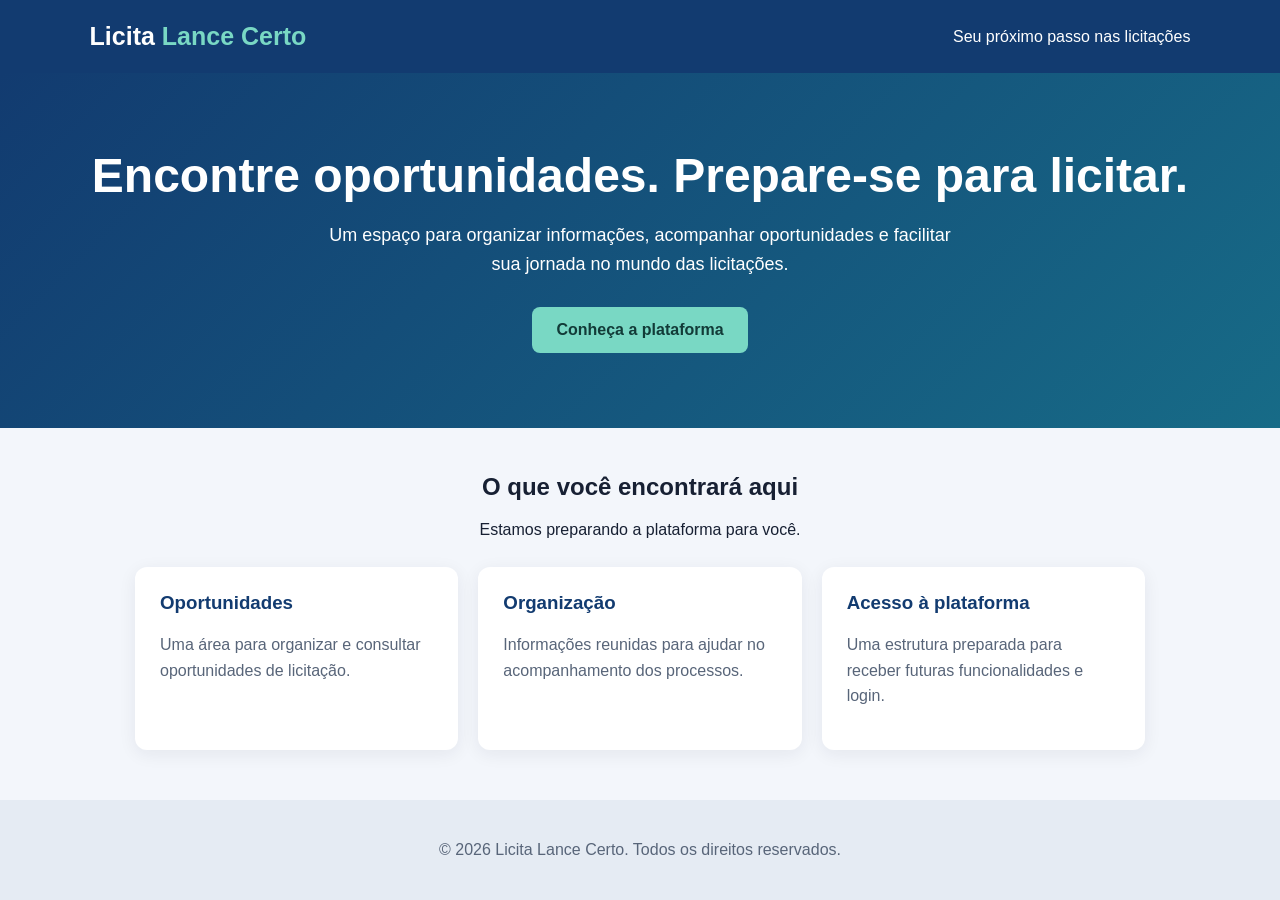
==== public/index.html @ 9b4c9988 "Criar site inicial Licita Lance Certo" ====
<!DOCTYPE html>
<html lang="pt-BR">
<head>
  <meta charset="UTF-8">
  <meta name="viewport" content="width=device-width, initial-scale=1.0">
  <meta name="description" content="Licita Lance Certo - Plataforma para acompanhar oportunidades em licitações.">
  <title>Licita Lance Certo</title>
  <style>
    * {
      box-sizing: border-box;
    }

    body {
      margin: 0;
      font-family: Arial, sans-serif;
      background: #f3f6fb;
      color: #172033;
    }

    header {
      background: #123b70;
      color: white;
      padding: 22px 7%;
      display: flex;
      justify-content: space-between;
      align-items: center;
      flex-wrap: wrap;
      gap: 12px;
    }

    header h1 {
      margin: 0;
      font-size: 25px;
    }

    header span {
      color: #79d8c4;
    }

    .hero {
      text-align: center;
      padding: 75px 20px;
      background: linear-gradient(135deg, #123b70, #176b87);
      color: white;
    }

    .hero h2 {
      font-size: clamp(30px, 5vw, 48px);
      margin: 0 0 18px;
    }

    .hero p {
      font-size: 18px;
      line-height: 1.6;
      max-width: 650px;
      margin: 0 auto 28px;
    }

    .button {
      display: inline-block;
      background: #79d8c4;
      color: #123b38;
      text-decoration: none;
      font-weight: bold;
      padding: 14px 24px;
      border-radius: 8px;
    }

    main {
      max-width: 1050px;
      margin: 45px auto;
      padding: 0 20px;
    }

    .section-title {
      text-align: center;
      margin-bottom: 28px;
    }

    .cards {
      display: grid;
      grid-template-columns: repeat(auto-fit, minmax(220px, 1fr));
      gap: 20px;
    }

    .card {
      background: white;
      border-radius: 12px;
      padding: 25px;
      box-shadow: 0 4px 18px #17203312;
    }

    .card h3 {
      color: #123b70;
      margin-top: 0;
    }

    .card p {
      color: #586579;
      line-height: 1.6;
    }

    footer {
      text-align: center;
      padding: 25px 15px;
      background: #e5ebf3;
      color: #586579;
      margin-top: 50px;
    }
  </style>
</head>
<body>
  <header>
    <h1>Licita <span>Lance Certo</span></h1>
    <div>Seu próximo passo nas licitações</div>
  </header>

  <section class="hero">
    <h2>Encontre oportunidades. Prepare-se para licitar.</h2>
    <p>
      Um espaço para organizar informações, acompanhar oportunidades
      e facilitar sua jornada no mundo das licitações.
    </p>
    <a class="button" href="#recursos">Conheça a plataforma</a>
  </section>

  <main id="recursos">
    <div class="section-title">
      <h2>O que você encontrará aqui</h2>
      <p>Estamos preparando a plataforma para você.</p>
    </div>

    <div class="cards">
      <article class="card">
        <h3>Oportunidades</h3>
        <p>Uma área para organizar e consultar oportunidades de licitação.</p>
      </article>

      <article class="card">
        <h3>Organização</h3>
        <p>Informações reunidas para ajudar no acompanhamento dos processos.</p>
      </article>

      <article class="card">
        <h3>Acesso à plataforma</h3>
        <p>Uma estrutura preparada para receber futuras funcionalidades e login.</p>
      </article>
    </div>
  </main>

  <footer>
    <p>&copy; 2026 Licita Lance Certo. Todos os direitos reservados.</p>
  </footer>
</body>
</html>
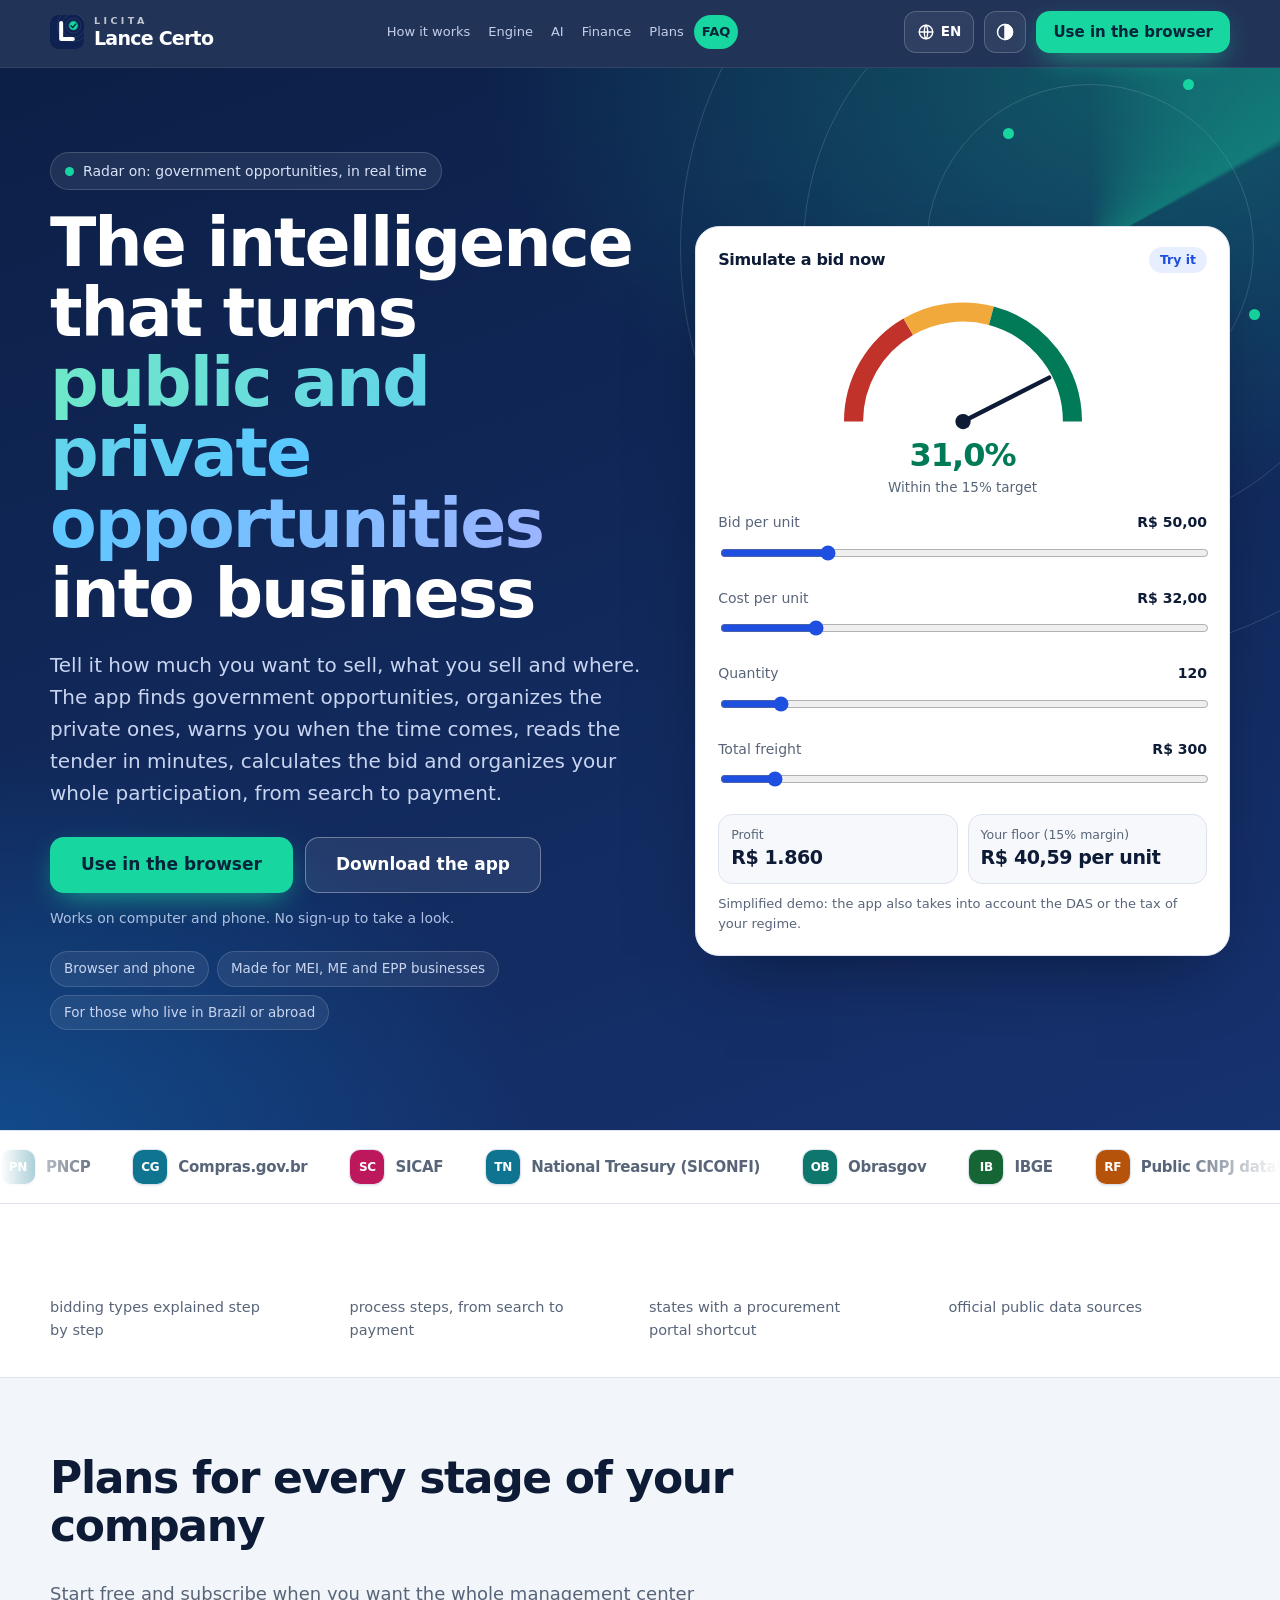
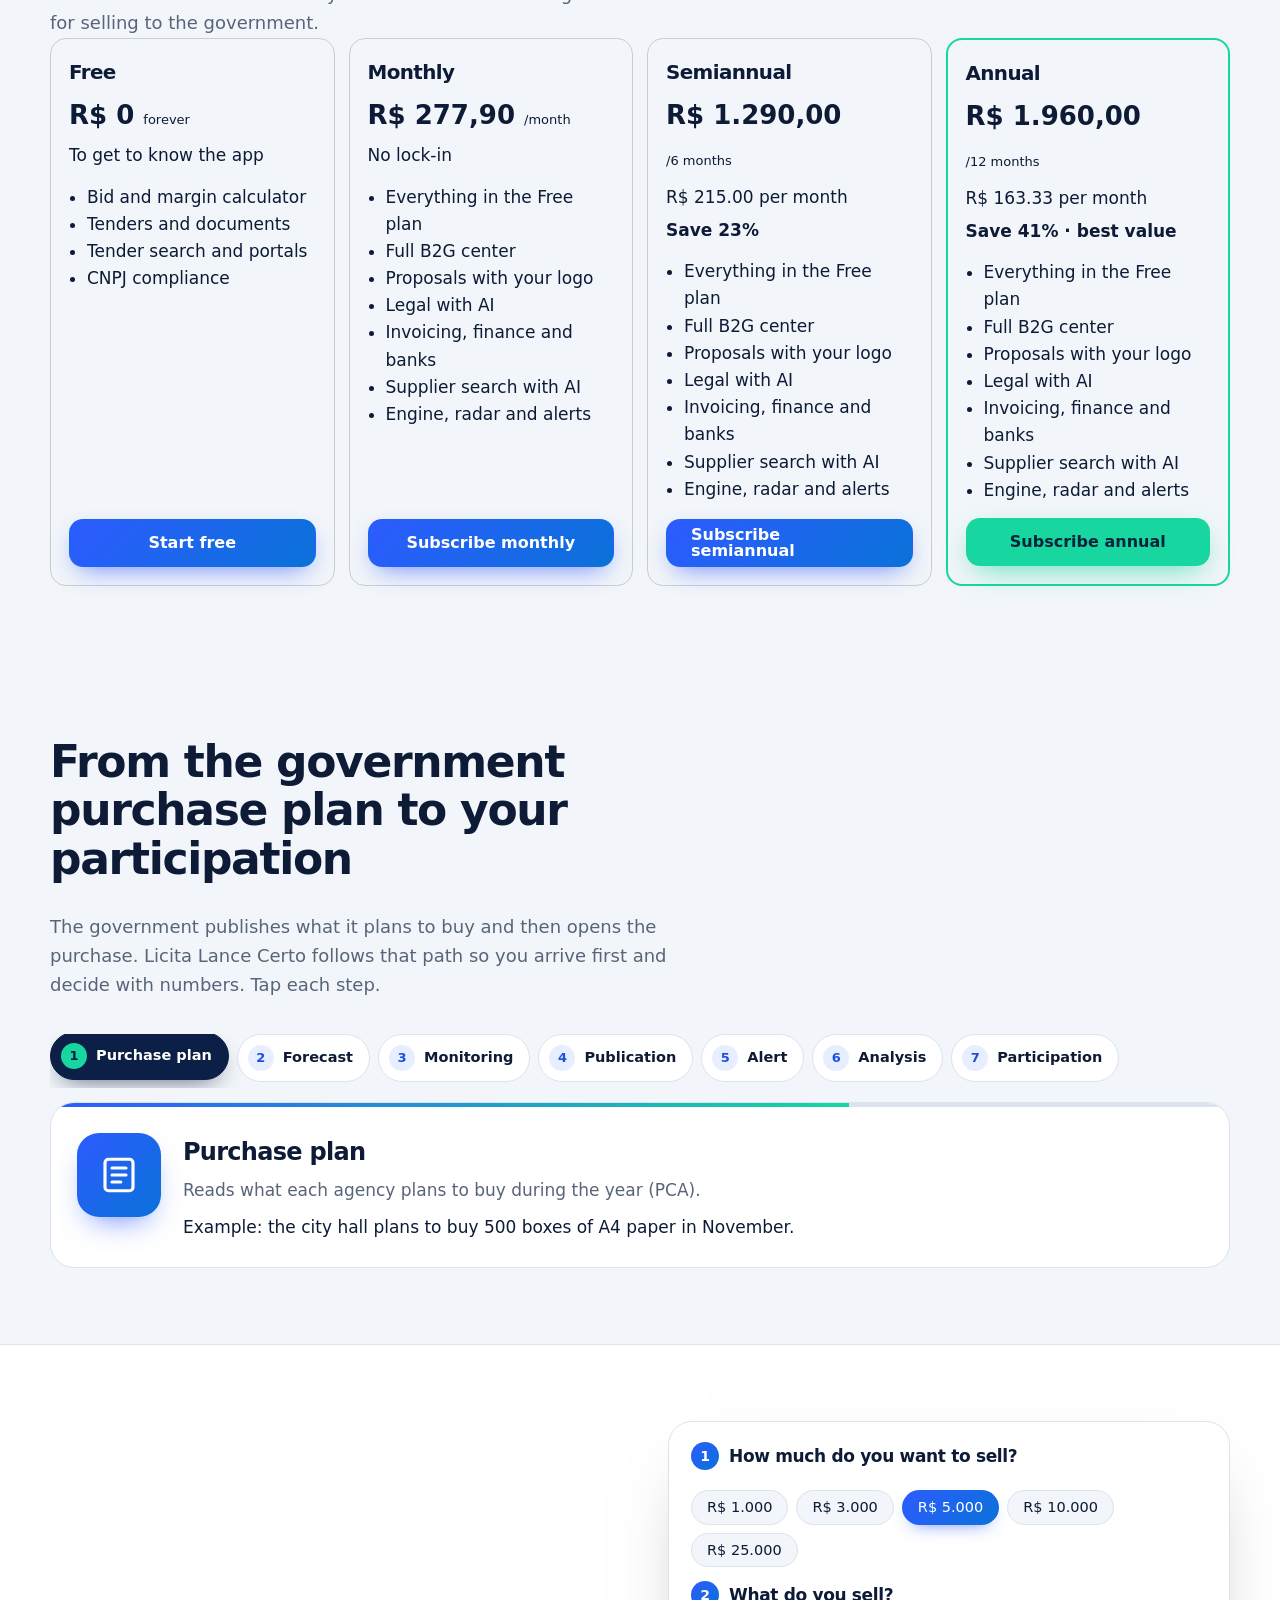
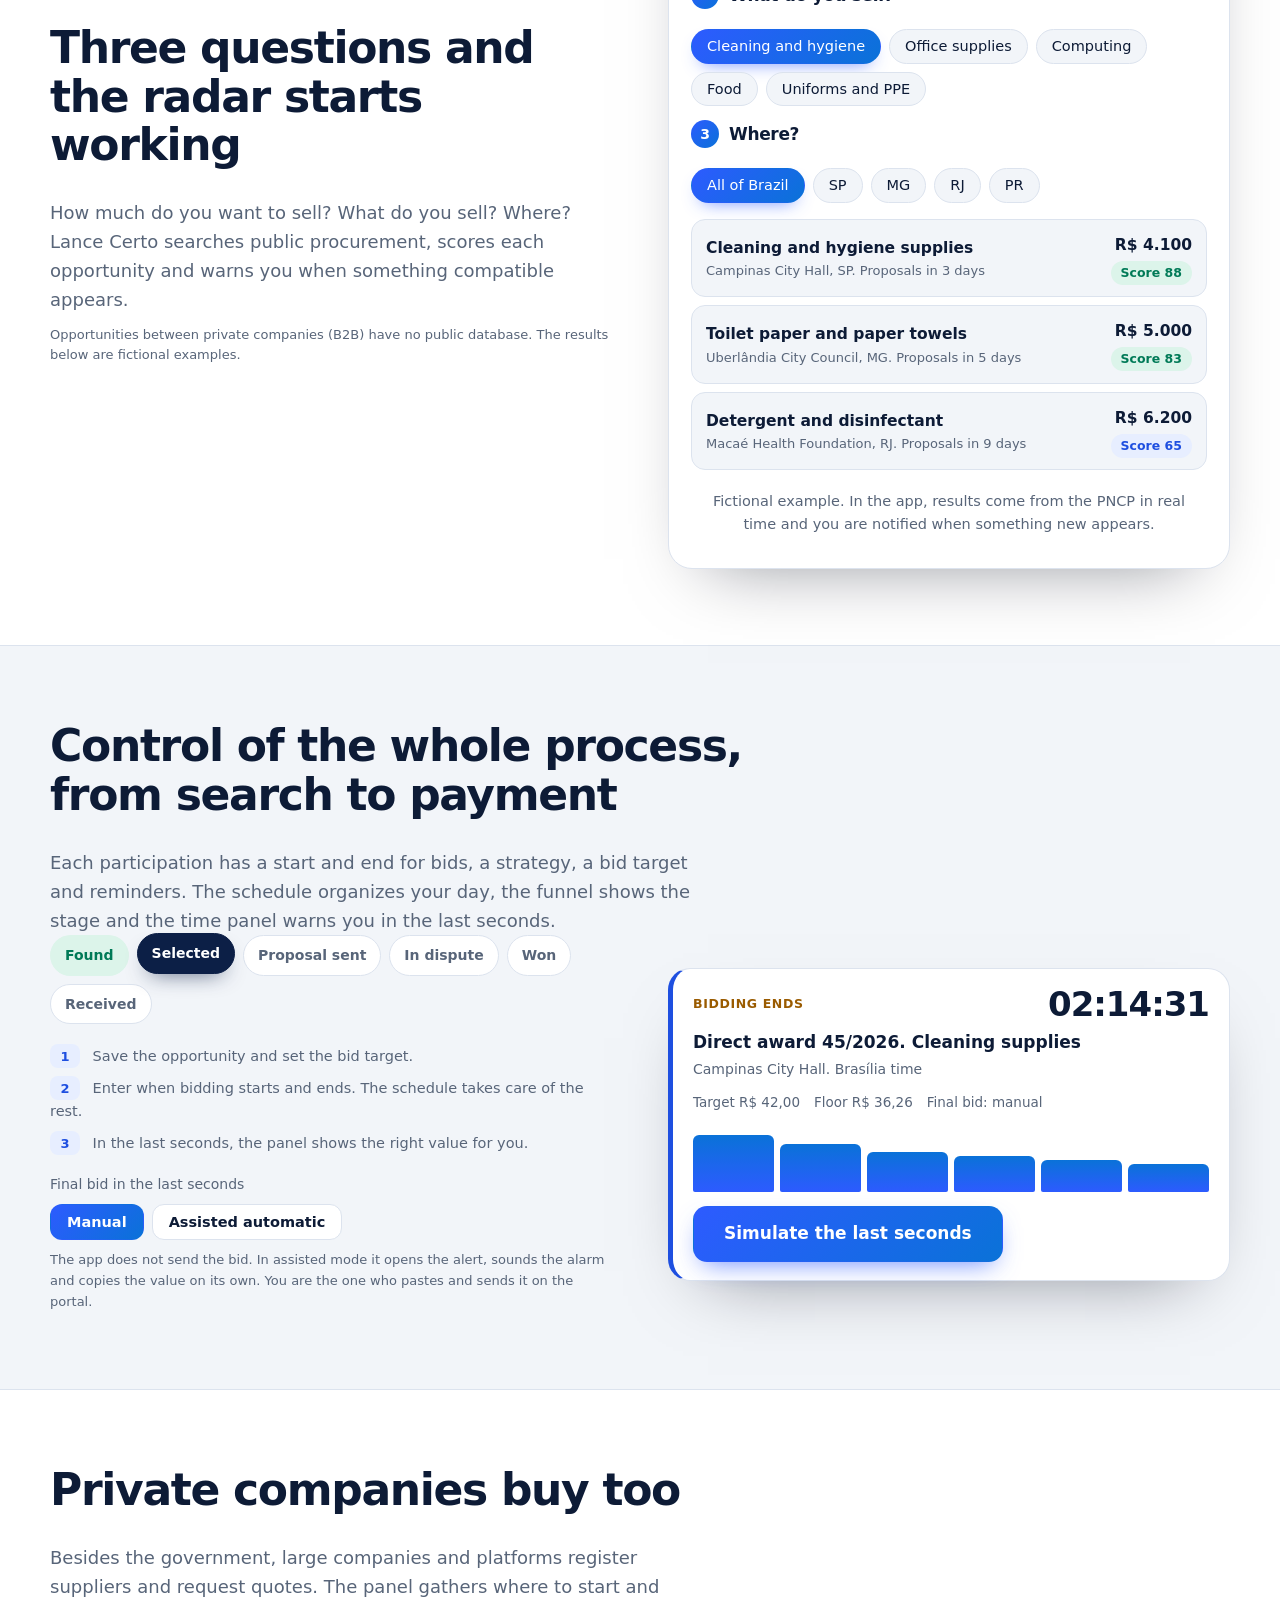
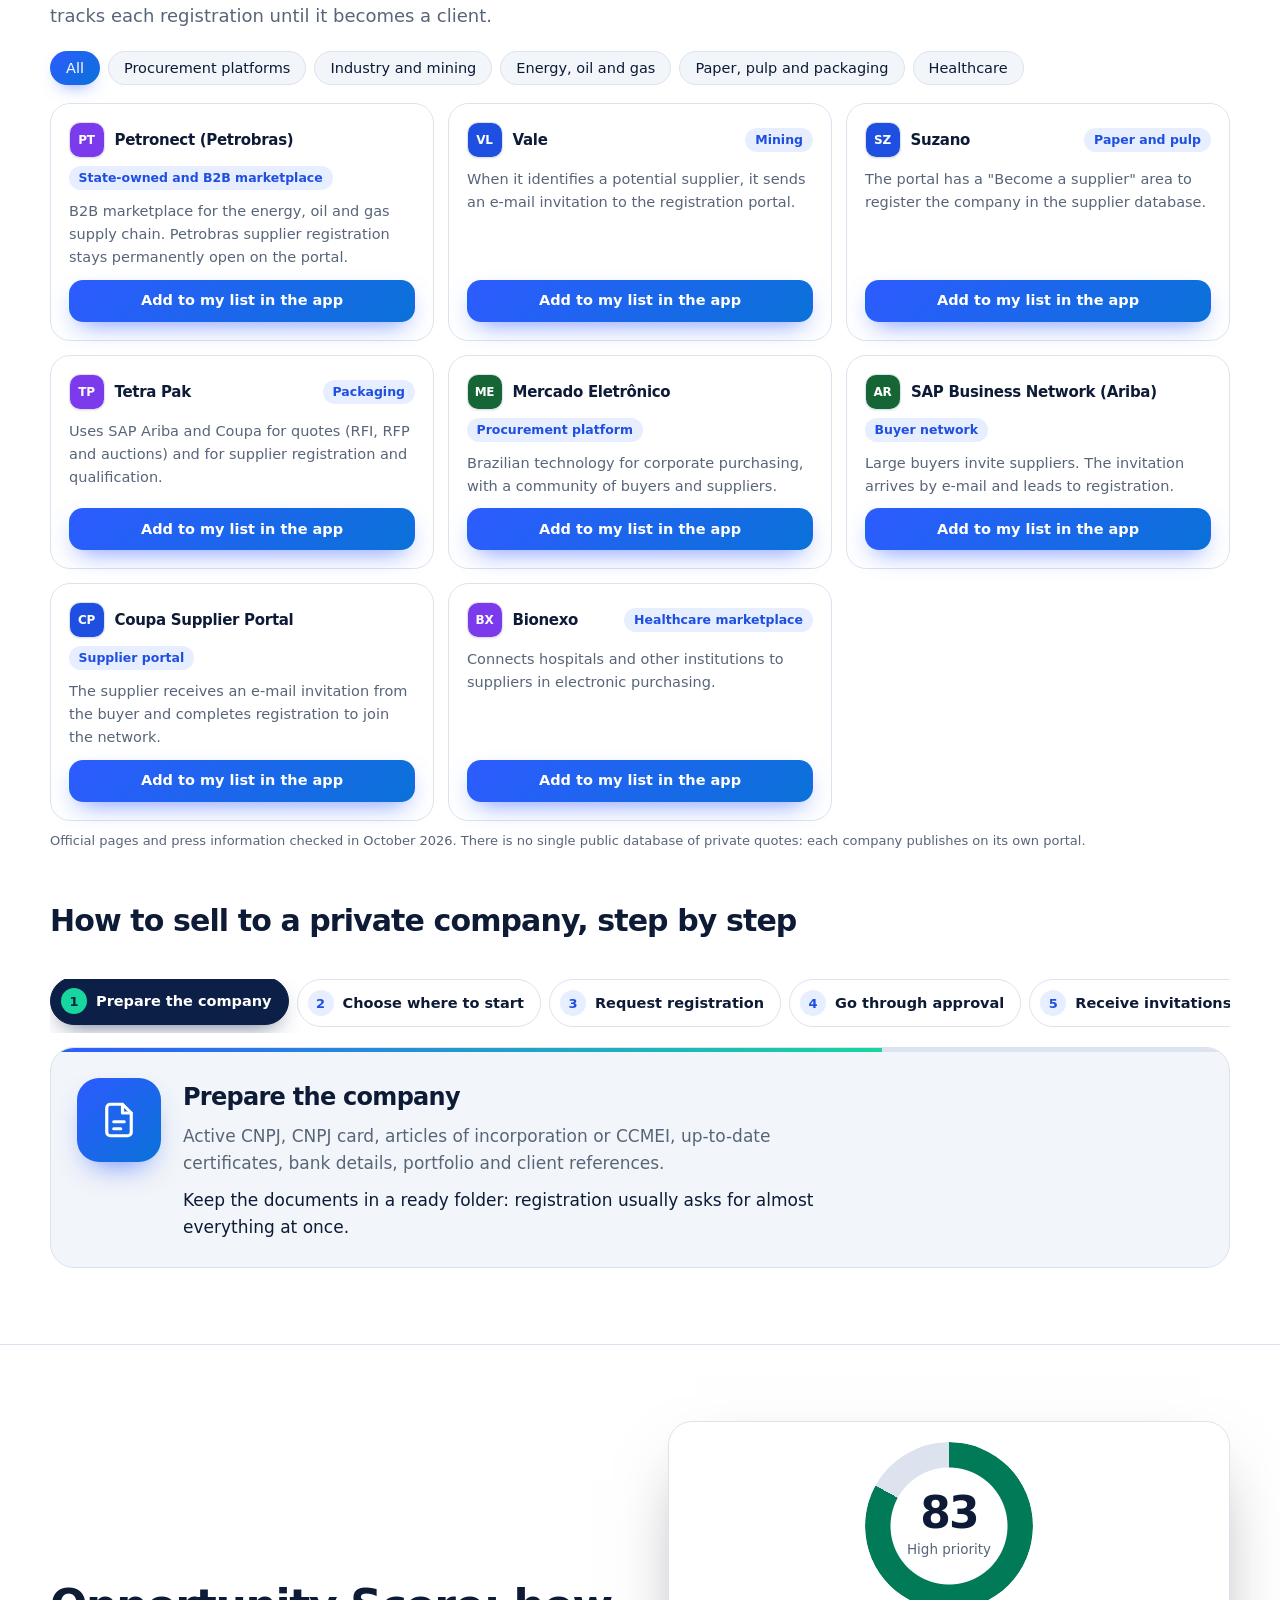
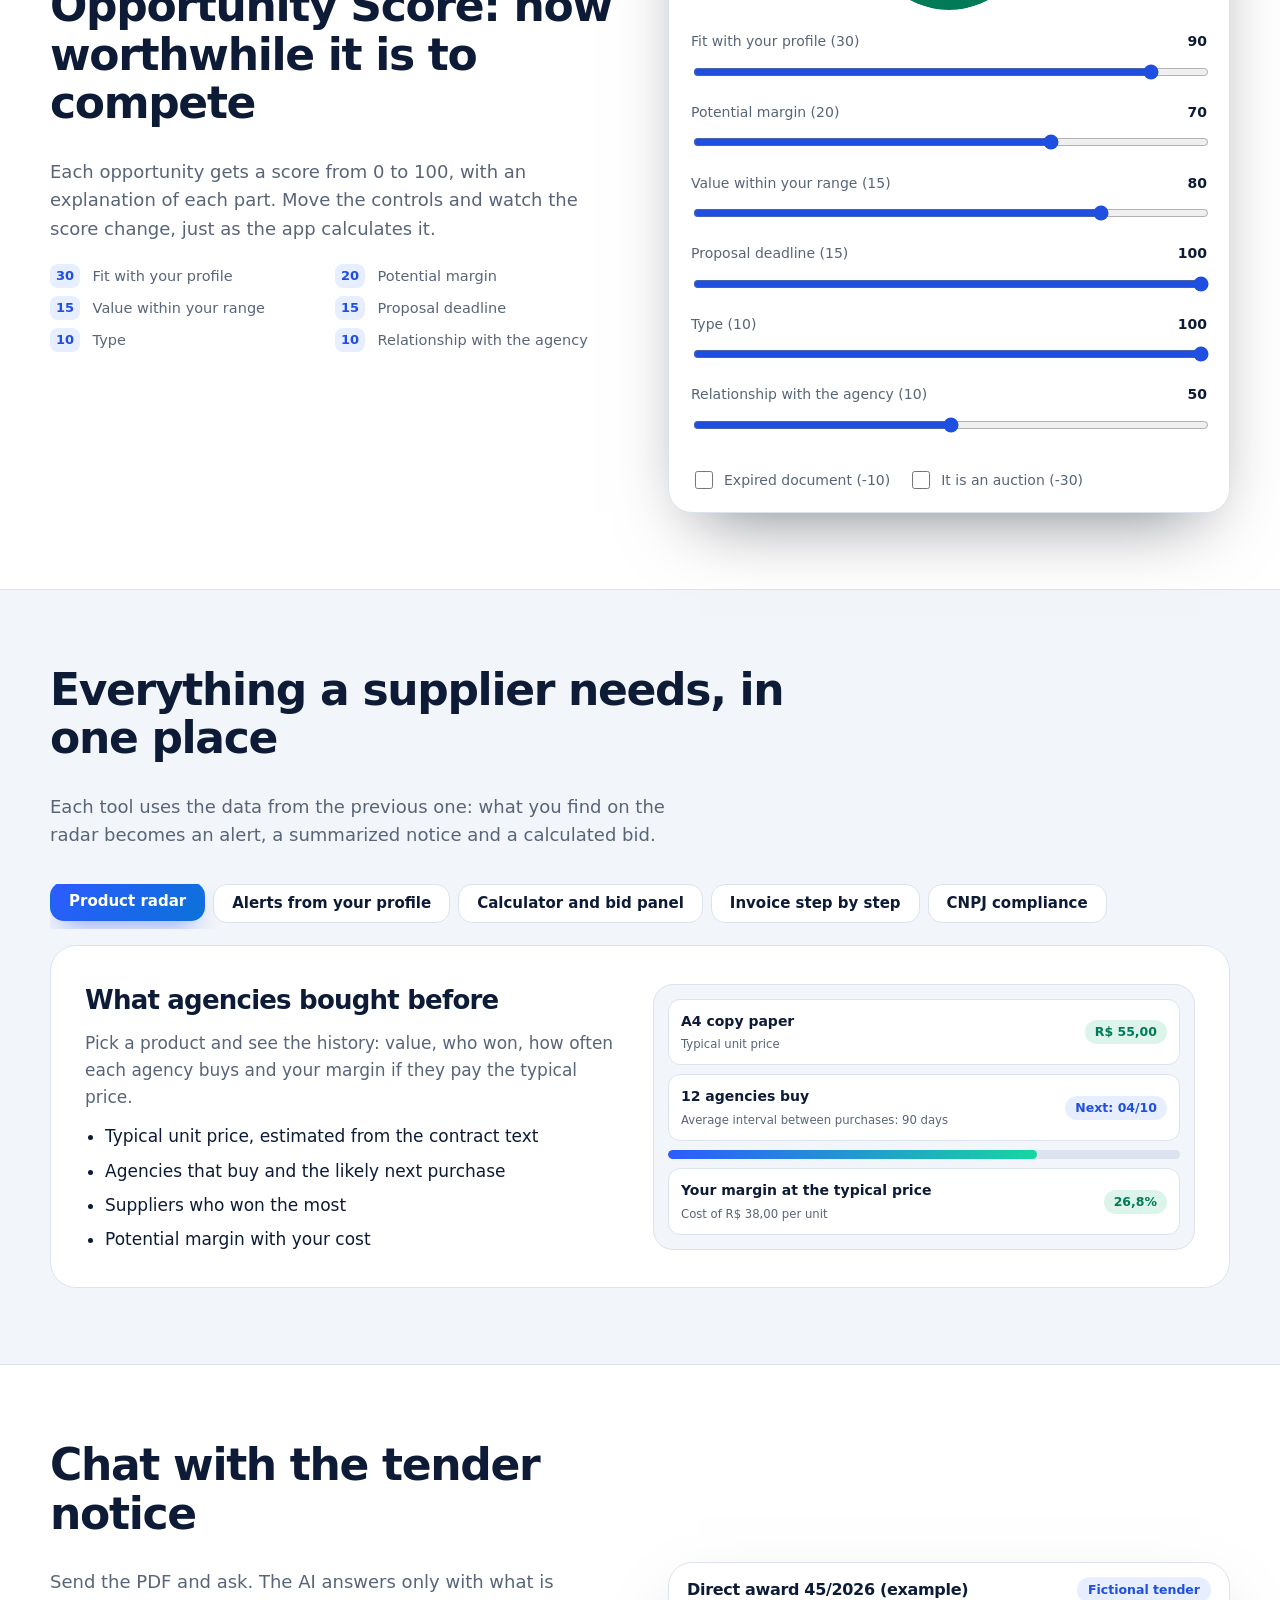
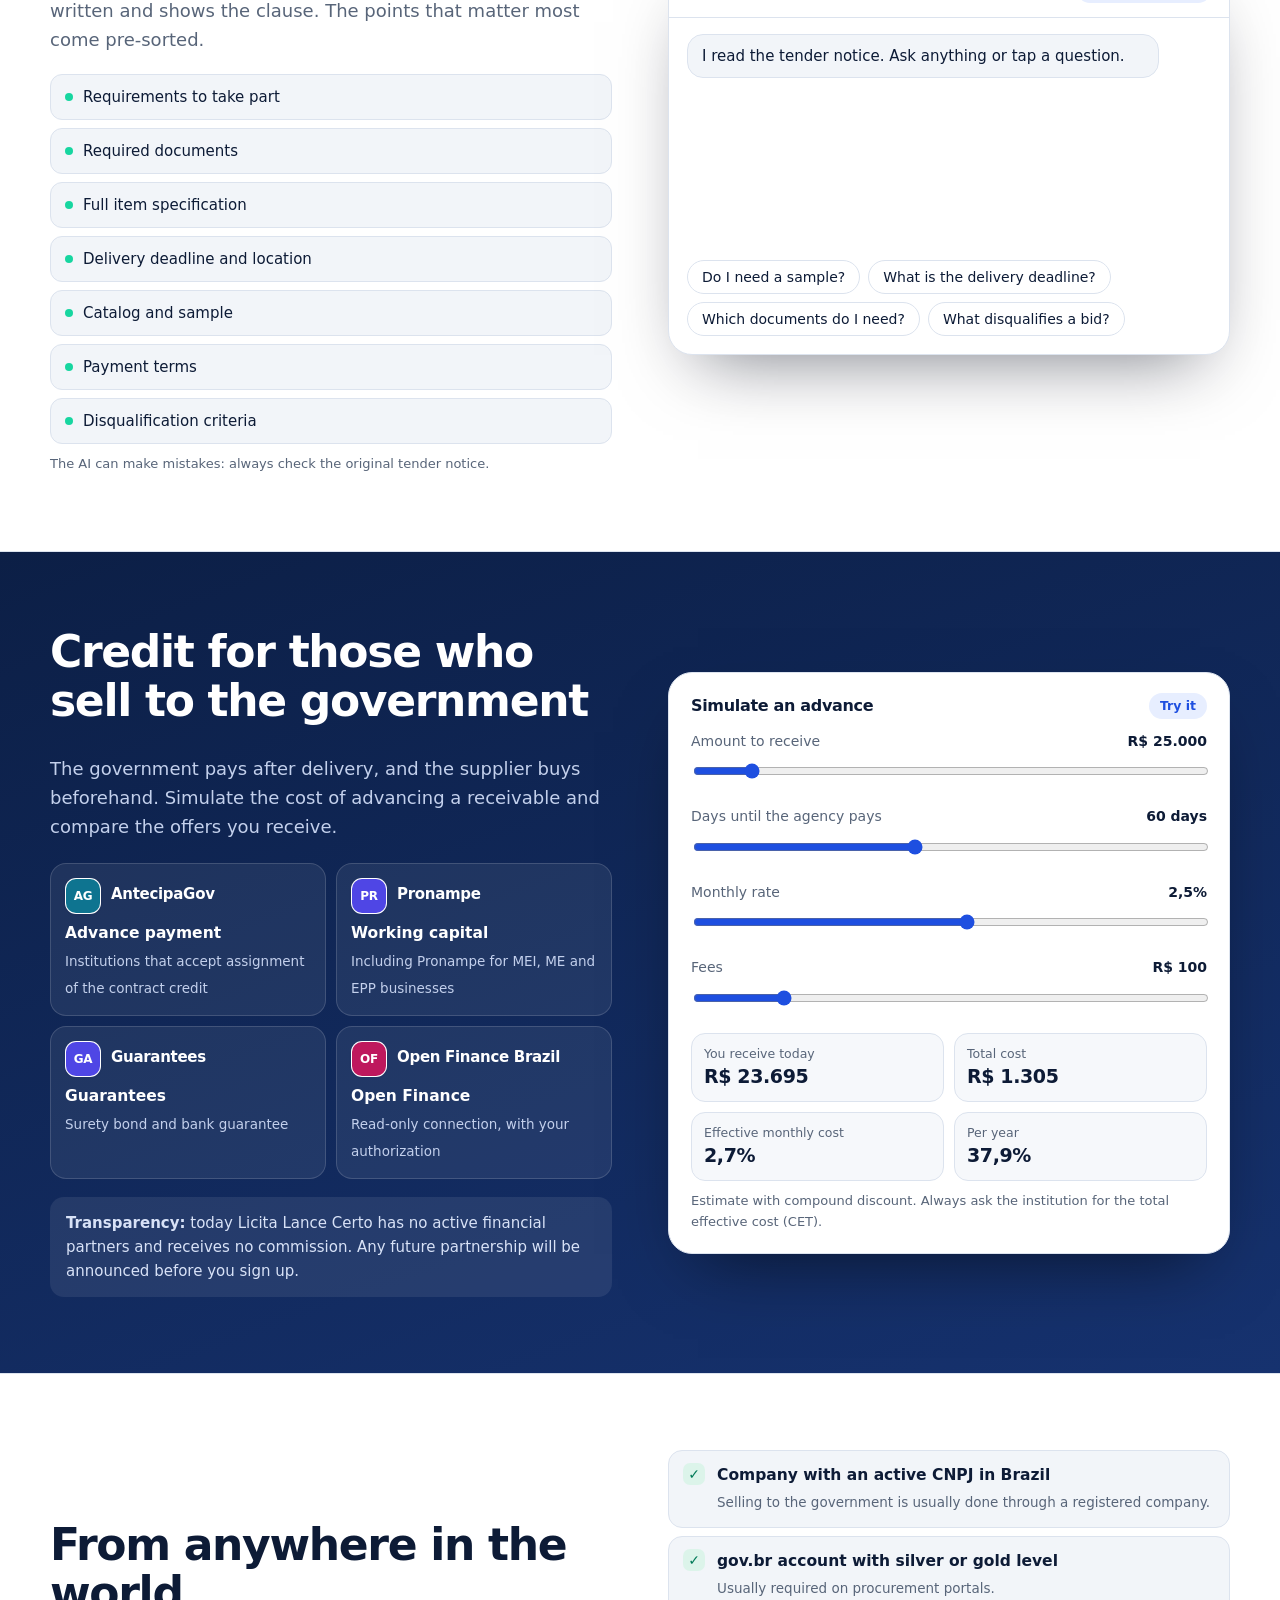
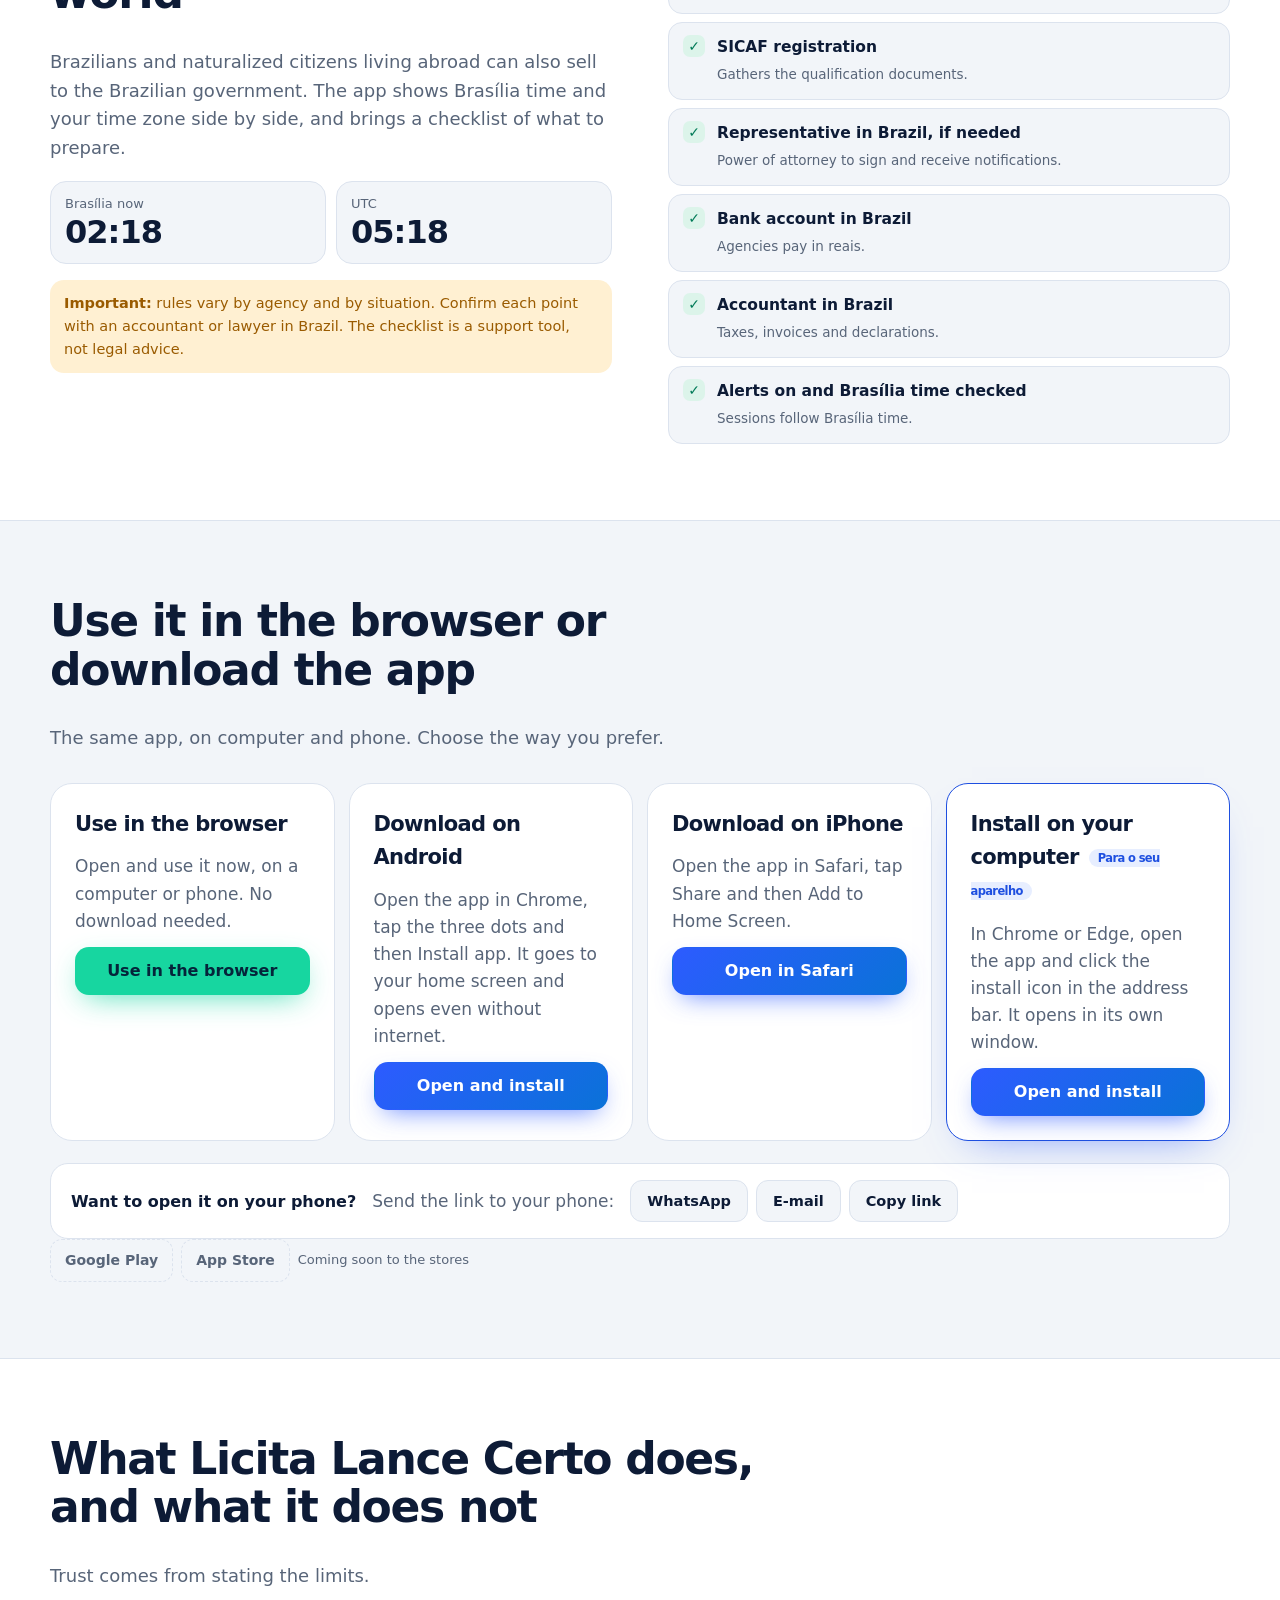
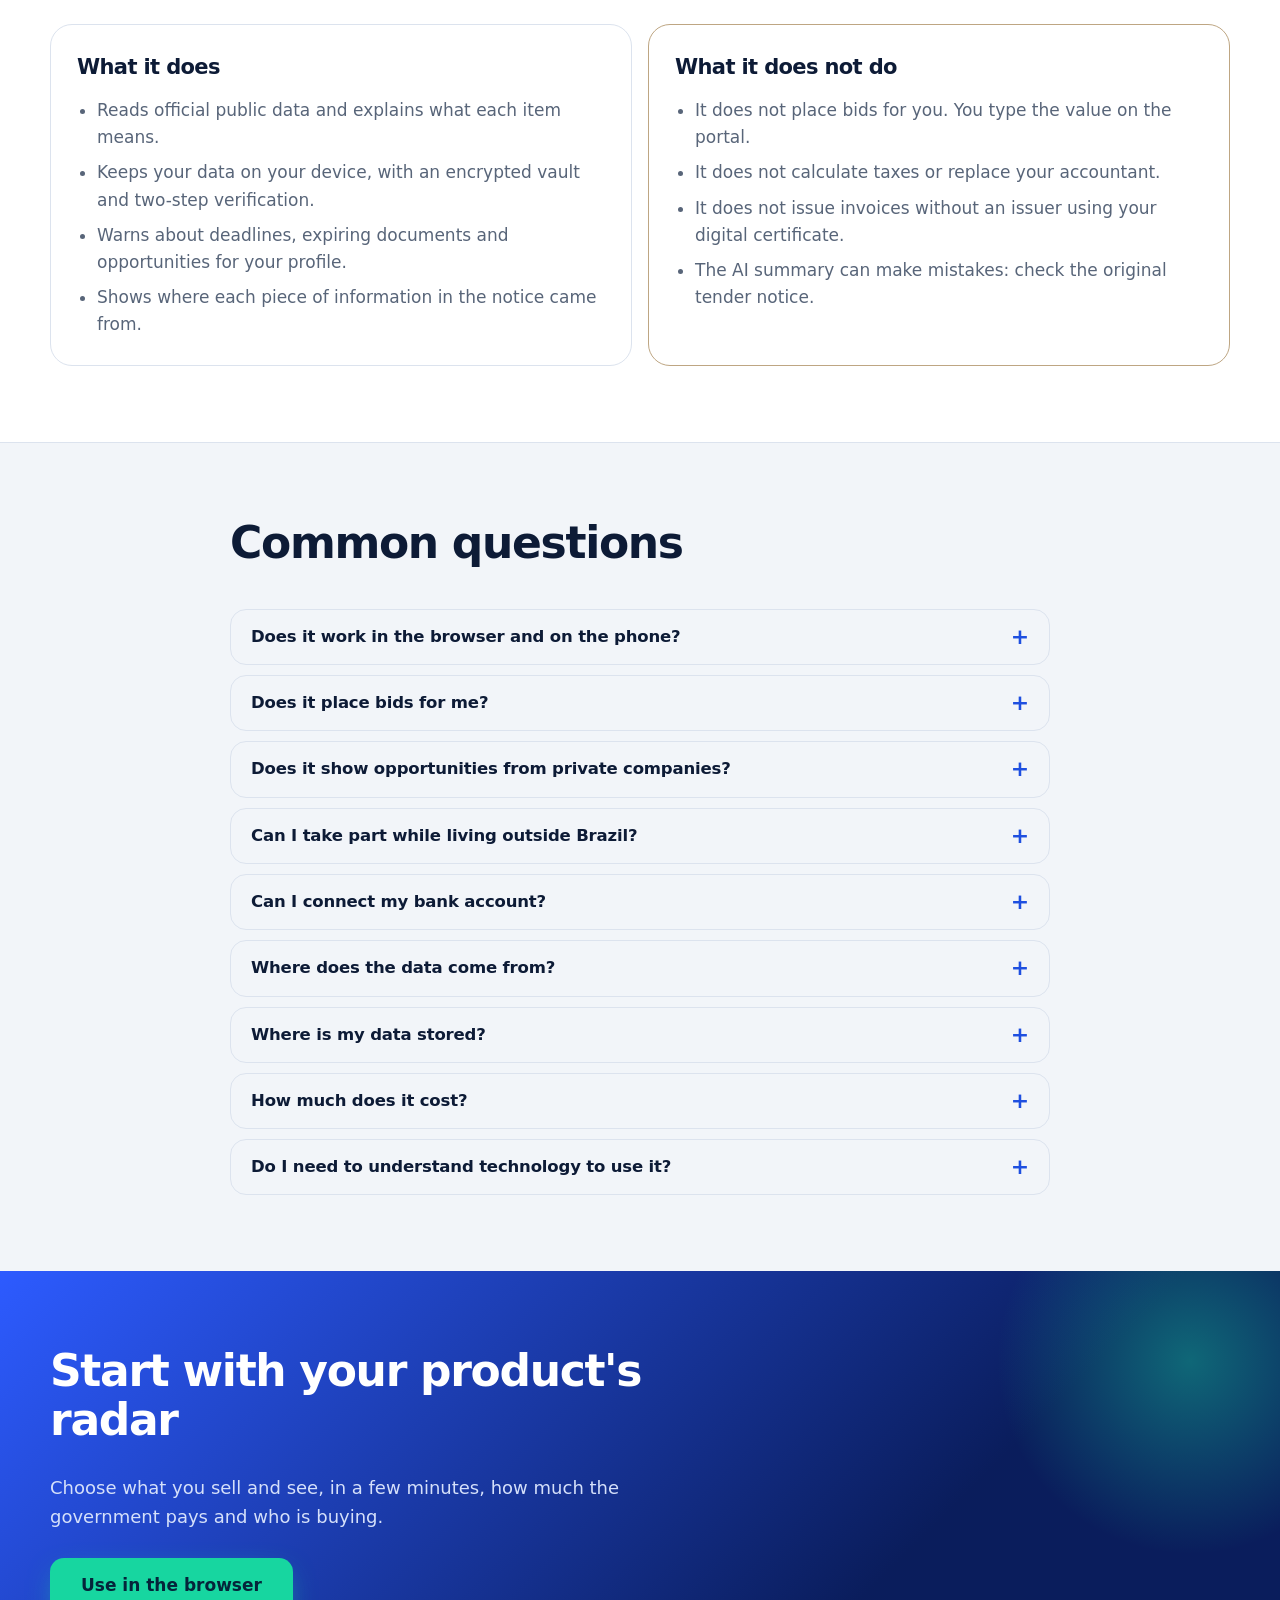
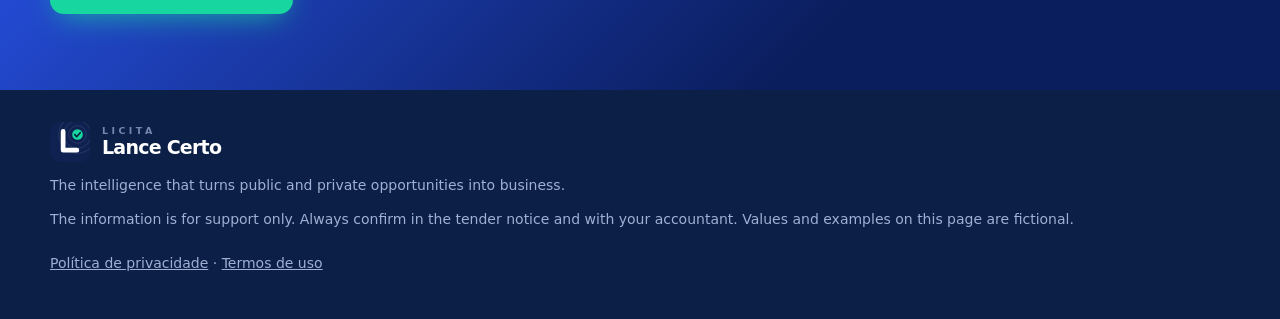
==== commit 4f6710e8: "Publicar site e aplicativo Licita Lance Certo" ====
--- a/public/index.html
+++ b/public/index.html
@@ -1,155 +1,229 @@
 <!DOCTYPE html>
-<html lang="pt-BR">
+<html lang="pt-BR" class="sem-js">
 <head>
-  <meta charset="UTF-8">
-  <meta name="viewport" content="width=device-width, initial-scale=1.0">
-  <meta name="description" content="Licita Lance Certo - Plataforma para acompanhar oportunidades em licitações.">
-  <title>Licita Lance Certo</title>
-  <style>
-    * {
-      box-sizing: border-box;
-    }
-
-    body {
-      margin: 0;
-      font-family: Arial, sans-serif;
-      background: #f3f6fb;
-      color: #172033;
-    }
-
-    header {
-      background: #123b70;
-      color: white;
-      padding: 22px 7%;
-      display: flex;
-      justify-content: space-between;
-      align-items: center;
-      flex-wrap: wrap;
-      gap: 12px;
-    }
-
-    header h1 {
-      margin: 0;
-      font-size: 25px;
-    }
-
-    header span {
-      color: #79d8c4;
-    }
-
-    .hero {
-      text-align: center;
-      padding: 75px 20px;
-      background: linear-gradient(135deg, #123b70, #176b87);
-      color: white;
-    }
-
-    .hero h2 {
-      font-size: clamp(30px, 5vw, 48px);
-      margin: 0 0 18px;
-    }
-
-    .hero p {
-      font-size: 18px;
-      line-height: 1.6;
-      max-width: 650px;
-      margin: 0 auto 28px;
-    }
-
-    .button {
-      display: inline-block;
-      background: #79d8c4;
-      color: #123b38;
-      text-decoration: none;
-      font-weight: bold;
-      padding: 14px 24px;
-      border-radius: 8px;
-    }
-
-    main {
-      max-width: 1050px;
-      margin: 45px auto;
-      padding: 0 20px;
-    }
-
-    .section-title {
-      text-align: center;
-      margin-bottom: 28px;
-    }
-
-    .cards {
-      display: grid;
-      grid-template-columns: repeat(auto-fit, minmax(220px, 1fr));
-      gap: 20px;
-    }
-
-    .card {
-      background: white;
-      border-radius: 12px;
-      padding: 25px;
-      box-shadow: 0 4px 18px #17203312;
-    }
-
-    .card h3 {
-      color: #123b70;
-      margin-top: 0;
-    }
-
-    .card p {
-      color: #586579;
-      line-height: 1.6;
-    }
-
-    footer {
-      text-align: center;
-      padding: 25px 15px;
-      background: #e5ebf3;
-      color: #586579;
-      margin-top: 50px;
-    }
-  </style>
+<meta charset="utf-8">
+<meta http-equiv="Content-Security-Policy" content="default-src 'self'; script-src 'self'; style-src 'self' 'unsafe-inline' https://fonts.googleapis.com; font-src https://fonts.gstatic.com; img-src 'self' data:; connect-src 'none'; object-src 'none'; base-uri 'none'; form-action 'none'">
+<meta name="viewport" content="width=device-width, initial-scale=1, viewport-fit=cover">
+<meta name="theme-color" content="#0C1F46">
+<meta name="description" content="Licita Lance Certo: radar de preços, alertas de oportunidades, leitura de editais por IA, nota fiscal e crédito para quem vende ao governo."><meta property="og:type" content="website"><meta property="og:title" content="Licita Lance Certo"><meta property="og:description" content="Licita Lance Certo: radar de preços, alertas de oportunidades, leitura de editais por IA, nota fiscal e crédito para quem vende ao governo."><meta name="twitter:card" content="summary"><meta name="theme-color" content="#0C1F46">
+<title>Licita Lance Certo: a inteligência que transforma oportunidades públicas e privadas em negócios</title>
+<link rel="preconnect" href="https://fonts.googleapis.com">
+<link rel="preconnect" href="https://fonts.gstatic.com" crossorigin>
+<link href="https://fonts.googleapis.com/css2?family=IBM+Plex+Sans:wght@400;500;600&family=Sora:wght@600;700;800&display=swap" rel="stylesheet">
+<link rel="stylesheet" href="css/site.css">
+<link rel="icon" href="img/favicon.svg" type="image/svg+xml">
 </head>
 <body>
-  <header>
-    <h1>Licita <span>Lance Certo</span></h1>
-    <div>Seu próximo passo nas licitações</div>
-  </header>
-
-  <section class="hero">
-    <h2>Encontre oportunidades. Prepare-se para licitar.</h2>
-    <p>
-      Um espaço para organizar informações, acompanhar oportunidades
-      e facilitar sua jornada no mundo das licitações.
-    </p>
-    <a class="button" href="#recursos">Conheça a plataforma</a>
-  </section>
-
-  <main id="recursos">
-    <div class="section-title">
-      <h2>O que você encontrará aqui</h2>
-      <p>Estamos preparando a plataforma para você.</p>
-    </div>
-
-    <div class="cards">
-      <article class="card">
-        <h3>Oportunidades</h3>
-        <p>Uma área para organizar e consultar oportunidades de licitação.</p>
-      </article>
-
-      <article class="card">
-        <h3>Organização</h3>
-        <p>Informações reunidas para ajudar no acompanhamento dos processos.</p>
-      </article>
-
-      <article class="card">
-        <h3>Acesso à plataforma</h3>
-        <p>Uma estrutura preparada para receber futuras funcionalidades e login.</p>
-      </article>
-    </div>
-  </main>
-
-  <footer>
-    <p>&copy; 2026 Licita Lance Certo. Todos os direitos reservados.</p>
-  </footer>
+<a class="pula" href="#conteudo">Pular para o conteúdo</a>
+<header class="nav" id="nav">
+  <div class="wrap">
+    <a class="brand" href="#topo" aria-label="Licita Lance Certo, início"><svg viewBox="0 0 64 64" width="34" height="34" aria-hidden="true" class="lg-anim"><defs><clipPath id="lcClip"><rect width="64" height="64" rx="16"/></clipPath></defs><rect width="64" height="64" rx="16" fill="#0E2150"/><g clip-path="url(#lcClip2)" fill="none" stroke="#fff" stroke-opacity=".10" stroke-width="1.6"><circle cx="44" cy="20" r="14"/><circle cx="44" cy="20" r="22"/><circle cx="44" cy="20" r="30"/></g><path class="lg-l" pathLength="1" d="M21 15v30h22" fill="none" stroke="#fff" stroke-width="7.5" stroke-linecap="round" stroke-linejoin="round"/><g class="lg-b"><circle cx="44" cy="20" r="10.5" fill="#0E2150"/><circle cx="44" cy="20" r="8.5" fill="#17D6A0"/></g><path class="lg-c" pathLength="1" d="M39.6 20.3l3.2 3.2 5.6-6.4" fill="none" stroke="#05243A" stroke-width="2.6" stroke-linecap="round" stroke-linejoin="round"/></svg><span class="wm"><small>LICITA</small><b>Lance Certo</b></span></a>
+    <nav aria-label="Seções do site"><ul id="menu">
+      <li><a href="#como">Como funciona</a></li><li><a href="#motor">Motor</a></li><li><a href="#agenda">Agenda</a></li><li><a href="#privadas">Privadas</a></li><li><a href="#ia">IA</a></li><li><a href="#financeiro">Financeiro</a></li><li><a href="#planos">Planos</a></li><li><a href="#exterior">Exterior</a></li><li><a href="#faq">Dúvidas</a></li>
+    </ul></nav>
+    <div class="nav-r"><div class="lang" id="lang" data-nt><button type="button" id="lang-b" aria-haspopup="true" aria-expanded="false" aria-label="Idioma"><svg viewBox="0 0 24 24" width="18" height="18" fill="none" stroke="currentColor" stroke-width="1.8" stroke-linecap="round" aria-hidden="true"><circle cx="12" cy="12" r="9"/><path d="M3 12h18M12 3c3 3.2 3 14.8 0 18M12 3c-3 3.2-3 14.8 0 18"/></svg><span id="lang-c">PT</span></button><ul id="lang-m" role="menu" hidden><li role="none"><button type="button" role="menuitem" data-l="pt">Português</button></li><li role="none"><button type="button" role="menuitem" data-l="en">English</button></li><li role="none"><button type="button" role="menuitem" data-l="es">Español</button></li></ul></div><button class="tema" id="tema" type="button" aria-label="Mudar o tema"></button><a class="btn sig" href="/app/"><span class="sm">Entrar</span><span class="lg">Entrar pelo navegador</span></a></div>
+  </div>
+  <div class="prog" id="prog" aria-hidden="true"></div>
+</header>
+
+<main id="conteudo">
+<section class="hero" id="topo">
+  <div class="radar" aria-hidden="true"><i class="r1"></i><i class="r2"></i><i class="r3"></i><i class="sw"></i><i class="b b1"></i><i class="b b2"></i><i class="b b3"></i><i class="b b4"></i><i class="b b5"></i></div>
+  <div class="wrap hero-g">
+    <div class="hero-t rv">
+      <p class="selo"><i></i>Radar ligado: oportunidades do governo, em tempo real</p>
+      <h1>A inteligência que transforma <span class="gt">oportunidades públicas e privadas</span> em negócios</h1>
+      <p class="lead">Diga quanto quer vender, o que vende e onde. O app encontra oportunidades do governo, organiza as de empresas privadas, avisa quando chegar a hora, lê o edital em minutos, calcula o lance e organiza toda a sua participação, da busca ao recebimento.</p>
+      <div class="cta"><a class="btn sig big" href="/app/">Entrar pelo navegador</a><a class="btn glass big" href="#instalar">Baixar o aplicativo</a></div><p class="cta-n">Funciona no computador e no celular. Sem cadastro para conhecer.</p>
+      <ul class="chips-h"><li>Navegador e celular</li><li>Feito para MEI, ME e EPP</li><li>Para quem mora no Brasil ou fora</li></ul>
+    </div>
+    <div class="sim rv" id="sim" aria-label="Simulador de lance">
+      <div class="sim-h"><b>Simule um lance agora</b><span class="tag-ex">Experimente</span></div>
+      <div class="gauge"><svg viewBox="0 0 220 128" role="img" aria-label="Medidor de margem"><g id="gz"></g><g id="gn" class="needle"><line x1="110" y1="112" x2="34" y2="112"/><circle cx="110" cy="112" r="6"/></g></svg><div class="gl"><b id="s_m">0%</b><span id="s_st">margem</span></div></div>
+      <div class="sl"><label for="s_preco">Lance por unidade <output id="o_preco">R$ 50,00</output></label><input id="s_preco" type="range" min="10" max="200" step="0.5" value="50"></div>
+      <div class="sl"><label for="s_custo">Custo por unidade <output id="o_custo">R$ 32,00</output></label><input id="s_custo" type="range" min="5" max="150" step="0.5" value="32"></div>
+      <div class="sl"><label for="s_qtd">Quantidade <output id="o_qtd">120</output></label><input id="s_qtd" type="range" min="10" max="1000" step="10" value="120"></div>
+      <div class="sl"><label for="s_frete">Frete total <output id="o_frete">R$ 300,00</output></label><input id="s_frete" type="range" min="0" max="3000" step="50" value="300"></div>
+      <div class="sim-r"><div><small>Lucro</small><b id="s_l">-</b></div><div><small>Seu piso (margem de 15%)</small><b id="s_p">-</b></div></div>
+      <p class="nota">Demonstração simplificada: o aplicativo também considera o DAS ou o imposto do seu regime.</p>
+    </div>
+  </div>
+</section>
+
+<div class="fontes" aria-label="Fontes oficiais de dados"><div class="marq"><div class="trk" id="trk"></div></div></div>
+
+
+<section class="stats" aria-label="Em números"><div class="wrap"><div class="st"><b data-count="9">0</b><span>modalidades de licitação explicadas passo a passo</span></div><div class="st"><b data-count="7">0</b><span>etapas do processo, da busca ao recebimento</span></div><div class="st"><b data-count="27">0</b><span>estados com portal de compras no atalho</span></div><div class="st"><b data-count="8">0</b><span>fontes oficiais de dados públicos</span></div></div></section>
+
+<section class="sec" id="planos"><div class="wrap"><div class="sec-h rv"><h2>Planos para cada fase da sua empresa</h2><p>Comece grátis e assine quando quiser liberar toda a central de gestão para vender ao governo.</p></div>
+<div style="display:grid;grid-template-columns:repeat(auto-fit,minmax(230px,1fr));gap:14px"><div class="rv" style="border:1px solid rgba(128,128,128,.35);border-radius:16px;padding:18px;display:flex;flex-direction:column;gap:6px"><h3 style="margin:0">Grátis</h3><div style="font-size:26px;font-weight:700">R$ 0 <small style="font-size:13px;font-weight:400;white-space:nowrap">para sempre</small></div><p style="margin:0">Para conhecer o app</p><ul style="margin:8px 0;padding-left:18px"><li>Calculadora de lance e margem</li><li>Licitações e documentos</li><li>Busca de editais e portais</li><li>Regularidade do CNPJ</li></ul><a class="btn ghost" href="/app/" style="margin-top:auto">Começar grátis</a></div><div class="rv" style="border:1px solid rgba(128,128,128,.35);border-radius:16px;padding:18px;display:flex;flex-direction:column;gap:6px"><h3 style="margin:0">Mensal</h3><div style="font-size:26px;font-weight:700">R$ 277,90 <small style="font-size:13px;font-weight:400;white-space:nowrap">/mês</small></div><p style="margin:0">Sem fidelidade</p><ul style="margin:8px 0;padding-left:18px"><li>Tudo do plano Grátis</li><li>Central B2G completa</li><li>Propostas com o seu logo</li><li>Jurídico com IA</li><li>NF-e, financeiro e bancos</li><li>Busca de fornecedores com IA</li><li>Motor, radar e alertas</li></ul><a class="btn ghost" href="/app/" style="margin-top:auto">Assinar mensal</a></div><div class="rv" style="border:1px solid rgba(128,128,128,.35);border-radius:16px;padding:18px;display:flex;flex-direction:column;gap:6px"><h3 style="margin:0">Semestral</h3><div style="font-size:26px;font-weight:700">R$ 1.290,00 <small style="font-size:13px;font-weight:400;white-space:nowrap">/6 meses</small></div><p style="margin:0">R$ 215,00 por mês</p><p style=margin:0><b>Economize 23%</b></p><ul style="margin:8px 0;padding-left:18px"><li>Tudo do plano Grátis</li><li>Central B2G completa</li><li>Propostas com o seu logo</li><li>Jurídico com IA</li><li>NF-e, financeiro e bancos</li><li>Busca de fornecedores com IA</li><li>Motor, radar e alertas</li></ul><a class="btn ghost" href="/app/" style="margin-top:auto">Assinar semestral</a></div><div class="rv" style="border:2px solid #17D6A0;border-radius:16px;padding:18px;display:flex;flex-direction:column;gap:6px"><h3 style="margin:0">Anual</h3><div style="font-size:26px;font-weight:700">R$ 1.960,00 <small style="font-size:13px;font-weight:400;white-space:nowrap">/12 meses</small></div><p style="margin:0">R$ 163,33 por mês</p><p style=margin:0><b>Economize 41% · melhor valor</b></p><ul style="margin:8px 0;padding-left:18px"><li>Tudo do plano Grátis</li><li>Central B2G completa</li><li>Propostas com o seu logo</li><li>Jurídico com IA</li><li>NF-e, financeiro e bancos</li><li>Busca de fornecedores com IA</li><li>Motor, radar e alertas</li></ul><a class="btn sig" href="/app/" style="margin-top:auto">Assinar anual</a></div></div></div></section>
+<section class="sec" id="como">
+  <div class="wrap">
+    <div class="sec-h rv"><h2>Do plano de compras do governo até a sua participação</h2><p>O governo publica o que pretende comprar e, depois, abre a compra. O Licita Lance Certo acompanha esse caminho para você chegar primeiro e decidir com números. Toque em cada etapa.</p></div>
+    <div class="step" id="step" role="tablist" aria-label="Etapas do caminho">
+      <button role="tab" aria-selected="true" data-i="0"><i>1</i>Plano de compras</button><button role="tab" aria-selected="false" data-i="1"><i>2</i>Previsão</button><button role="tab" aria-selected="false" data-i="2"><i>3</i>Monitoramento</button><button role="tab" aria-selected="false" data-i="3"><i>4</i>Publicação</button><button role="tab" aria-selected="false" data-i="4"><i>5</i>Alerta</button><button role="tab" aria-selected="false" data-i="5"><i>6</i>Análise</button><button role="tab" aria-selected="false" data-i="6"><i>7</i>Participação</button>
+    </div>
+    <div class="step-p rv" id="step-p" role="tabpanel"><div class="step-bar"><i id="step-bar"></i></div><div class="step-body"><div class="step-ic" id="step-ic"></div><div><h3 id="step-t"></h3><p id="step-d"></p><p class="step-x" id="step-x"></p></div></div></div>
+  </div>
+</section>
+
+
+<section class="sec alt" id="motor">
+  <div class="wrap g2">
+    <div class="rv"><h2>Três perguntas e o radar começa a trabalhar</h2><p class="lead2">Quanto você quer vender? O que você vende? Onde? O Lance Certo procura nas contratações públicas, dá uma nota a cada oportunidade e avisa quando aparecer algo compatível.</p>
+      <p class="nota">Oportunidades entre empresas privadas (B2B) não têm base pública. Os resultados abaixo são exemplos fictícios.</p></div>
+    <div class="mt rv" id="mt">
+      <div class="mt-q"><i>1</i><b>Quanto você quer vender?</b></div><div class="chp" id="mt_v"></div>
+      <div class="mt-q"><i>2</i><b>O que você vende?</b></div><div class="chp" id="mt_p"></div>
+      <div class="mt-q"><i>3</i><b>Onde?</b></div><div class="chp" id="mt_u"></div>
+      <div class="mt-r" id="mt_r" aria-live="polite"></div>
+    </div>
+  </div>
+</section>
+
+<section class="sec" id="agenda">
+  <div class="wrap">
+    <div class="sec-h rv"><h2>Controle de todo o processo, da busca ao recebimento</h2><p>Cada participação tem início e fim dos lances, estratégia, meta de lance e lembretes. A agenda organiza o dia, o funil mostra a etapa e o painel de tempo avisa os últimos segundos.</p></div>
+    <div class="g2 ag-demo">
+      <div class="rv">
+        <div class="funil" id="funil" role="list"><span role="listitem" class="on">Achada</span><span role="listitem">Selecionada</span><span role="listitem">Proposta enviada</span><span role="listitem">Em disputa</span><span role="listitem">Ganha</span><span role="listitem">Recebida</span></div>
+        <ul class="legenda" style="grid-template-columns:1fr"><li><b>1</b> Salve a oportunidade e defina a meta de lance.</li><li><b>2</b> Informe quando os lances começam e terminam. A agenda cuida do resto.</li><li><b>3</b> Nos últimos segundos, o painel mostra o valor certo para você.</li></ul>
+        <div class="modo" role="group" aria-label="Lance final"><span>Lance final nos últimos segundos</span><button type="button" class="on" data-m="manual">Manual</button><button type="button" data-m="assistido">Automático assistido</button></div>
+        <p class="nota">O app não envia o lance. No modo assistido ele abre o aviso, toca o alarme e copia o valor sozinho. Quem cola e envia no portal é você.</p>
+      </div>
+      <div class="ev-d rv" id="ev-d">
+        <div class="ev-dh"><span class="ev-dk">Terminam os lances</span><b class="ev-dc" id="ev_c">00:12</b></div>
+        <div class="ev-dn">Dispensa 45/2026. Material de limpeza</div>
+        <div class="ev-dm">Prefeitura de Campinas. Horário de Brasília</div>
+        <div class="ev-de"><span>Meta R$ 42,00</span><span>Piso R$ 36,26</span><span id="ev_modo">Lance final: manual</span></div>
+        <div class="bars-d" id="bars-d" aria-hidden="true"></div>
+        <button class="btn big" id="ev_go" type="button">Simular os últimos segundos</button>
+        <div class="alerta" id="ev_al" hidden role="alert"><b>Faltam 5 segundos</b><span class="lance" id="ev_l">R$ 42,10</span><small id="ev_s">Dê este lance agora no portal</small></div>
+        <div class="okc-d" id="ev_ok" hidden><svg viewBox="0 0 52 52" aria-hidden="true"><circle cx="26" cy="26" r="23"/><path d="M15 27l8 8 15-17"/></svg><span>Lance registrado</span></div>
+      </div>
+    </div>
+  </div>
+</section>
+
+
+<section class="sec alt" id="privadas">
+  <div class="wrap">
+    <div class="sec-h rv"><h2>Empresas privadas também compram</h2><p>Além do governo, grandes empresas e plataformas cadastram fornecedores e pedem cotações. O painel reúne por onde começar e acompanha cada cadastro até virar cliente.</p></div>
+    <div class="chp" id="pv_c" role="group" aria-label="Segmento"></div>
+    <div class="pv-g" id="pv_l"></div>
+    <p class="nota">Páginas oficiais e informações de imprensa conferidas em outubro de 2026. Não existe uma base pública única de cotações privadas: cada empresa publica no seu portal.</p>
+    <div class="sec-h rv" style="margin-top:46px"><h3 class="h3b">Como vender a uma empresa privada, passo a passo</h3></div>
+    <div class="step" id="pstep" role="tablist" aria-label="Etapas para vender a empresas privadas"></div>
+    <div class="step-p rv" id="pstep-p" role="tabpanel"><div class="step-bar"><i id="pstep-bar"></i></div><div class="step-body"><div class="step-ic" id="pstep-ic"></div><div><h3 id="pstep-t"></h3><p id="pstep-d"></p><p class="step-x" id="pstep-x"></p></div></div></div>
+  </div>
+</section>
+
+<section class="sec alt" id="score">
+  <div class="wrap g2">
+    <div class="rv"><h2>Opportunity Score: quanto vale a pena disputar</h2><p class="lead2">Cada oportunidade recebe uma nota de 0 a 100, com a explicação de cada parte. Mexa nos controles e veja a nota mudar, do jeito que o aplicativo calcula.</p>
+      <ul class="legenda"><li><b>30</b> Aderência ao seu perfil</li><li><b>20</b> Margem potencial</li><li><b>15</b> Valor na sua faixa</li><li><b>15</b> Prazo para a proposta</li><li><b>10</b> Modalidade</li><li><b>10</b> Relação com o órgão</li></ul></div>
+    <div class="scorebox rv" id="scorebox">
+      <div class="donut-w"><div class="donut" id="donut"></div><div class="dn-t"><div><b id="sc_n">0</b><span id="sc_b">-</span></div></div></div>
+      <div class="sc-sl" id="sc-sl"></div>
+      <div class="sc-tg"><label><input type="checkbox" id="sc_doc"> Documento vencido (-10)</label><label><input type="checkbox" id="sc_leil"> É um leilão (-30)</label></div>
+    </div>
+  </div>
+</section>
+
+<section class="sec" id="produto">
+  <div class="wrap">
+    <div class="sec-h rv"><h2>Tudo o que um fornecedor precisa, em um só lugar</h2><p>Cada ferramenta usa os dados da anterior: o que você descobre no radar vira alerta, edital resumido e lance calculado.</p></div>
+    <div class="tabs" id="tabs" role="tablist"></div>
+    <div class="tab-p rv" id="tab-p" role="tabpanel"></div>
+  </div>
+</section>
+
+<section class="sec alt" id="ia">
+  <div class="wrap g2">
+    <div class="rv"><h2>Converse com o edital</h2><p class="lead2">Envie o PDF e pergunte. A IA responde só com o que está escrito e mostra a cláusula. Os pontos que mais importam já vêm separados.</p>
+      <div class="sete" id="sete"></div>
+      <p class="nota">A IA pode errar: confira sempre o edital original.</p></div>
+    <div class="chat rv" id="chat" aria-live="polite">
+      <div class="chat-h"><b>Dispensa 45/2026 (exemplo)</b><span class="tag-ex">Edital fictício</span></div>
+      <div class="chat-m" id="chat-m"><div class="bub bot">Li o edital. Pergunte o que quiser ou toque em uma pergunta.</div></div>
+      <div class="chat-q" id="chat-q"></div>
+    </div>
+  </div>
+</section>
+
+<section class="sec fin" id="financeiro">
+  <div class="wrap g2">
+    <div class="rv"><h2>Crédito para quem vende ao governo</h2><p class="lead2">O governo paga depois da entrega, e o fornecedor compra antes. Simule o custo de antecipar um recebível e compare as propostas que você receber.</p>
+      <div class="fcards"><div><span class="plh" data-p="AntecipaGov"></span><b>Antecipação</b><span>Instituições que aceitam a cessão de crédito do contrato</span></div><div><span class="plh" data-p="Pronampe"></span><b>Capital de giro</b><span>Inclusive o Pronampe para MEI, ME e EPP</span></div><div><span class="plh" data-p="Garantias"></span><b>Garantias</b><span>Seguro-garantia e fiança bancária</span></div><div><span class="plh" data-p="Open Finance Brasil"></span><b>Open Finance</b><span>Conexão em modo leitura, com a sua autorização</span></div></div>
+      <p class="aviso"><b>Transparência:</b> hoje o Licita Lance Certo não tem parceiros financeiros ativos e não recebe comissão. Qualquer parceria futura será avisada antes de você contratar.</p></div>
+    <div class="ant rv" id="ant">
+      <div class="sim-h"><b>Simule uma antecipação</b><span class="tag-ex">Experimente</span></div>
+      <div class="sl"><label for="a_v">Valor a receber <output id="oa_v">R$ 25.000</output></label><input id="a_v" type="range" min="5000" max="200000" step="1000" value="25000"></div>
+      <div class="sl"><label for="a_d">Dias até o órgão pagar <output id="oa_d">60 dias</output></label><input id="a_d" type="range" min="15" max="120" step="5" value="60"></div>
+      <div class="sl"><label for="a_t">Taxa ao mês <output id="oa_t">2,5%</output></label><input id="a_t" type="range" min="0.8" max="4" step="0.1" value="2.5"></div>
+      <div class="sl"><label for="a_f">Tarifas <output id="oa_f">R$ 100</output></label><input id="a_f" type="range" min="0" max="600" step="10" value="100"></div>
+      <div class="ant-r"><div><small>Você recebe hoje</small><b id="r_liq">-</b></div><div><small>Custo total</small><b id="r_cus">-</b></div><div><small>Custo efetivo ao mês</small><b id="r_cet">-</b></div><div><small>Ao ano</small><b id="r_ano">-</b></div></div>
+      <p class="nota">Estimativa com desconto composto. Peça sempre o custo efetivo total (CET) à instituição.</p>
+    </div>
+  </div>
+</section>
+
+
+<section class="sec alt" id="exterior">
+  <div class="wrap g2">
+    <div class="rv"><h2>De qualquer lugar do mundo</h2><p class="lead2">Brasileiros e naturalizados que moram fora também podem vender ao governo brasileiro. O app mostra os horários de Brasília e do seu fuso lado a lado, e traz um roteiro do que preparar.</p>
+      <div class="relogios"><div><small>Brasília agora</small><b id="rl_br">--:--</b></div><div><small id="rl_nm">Seu horário</small><b id="rl_lo">--:--</b></div></div>
+      <p class="aviso2"><b>Importante:</b> as regras variam por órgão e por situação. Confirme cada ponto com um contador ou advogado no Brasil. O roteiro é um apoio, não orientação jurídica.</p></div>
+    <ul class="check" id="check"></ul>
+  </div>
+</section>
+
+<section class="sec" id="instalar">
+  <div class="wrap">
+    <div class="sec-h rv"><h2>Entre pelo navegador ou baixe o aplicativo</h2><p>O mesmo aplicativo, no computador e no celular. Escolha o jeito que preferir.</p></div>
+    <div class="inst3" id="inst3">
+      <div class="rv" data-os="web"><h3>Entrar pelo navegador</h3><p>Abra e use agora, no computador ou no celular. Sem baixar nada.</p><a class="btn sig" href="/app/">Entrar pelo navegador</a></div>
+      <div class="rv" data-os="android"><h3>Baixar no Android</h3><p>Abra o app no Chrome, toque nos três pontos e em Instalar app. Ele vai para a tela inicial e abre mesmo sem internet.</p><a class="btn ghost" href="/app/">Abrir e instalar</a></div>
+      <div class="rv" data-os="ios"><h3>Baixar no iPhone</h3><p>Abra o app no Safari, toque em Compartilhar e em Adicionar à Tela de Início.</p><a class="btn ghost" href="/app/">Abrir no Safari</a></div>
+      <div class="rv" data-os="desktop"><h3>Instalar no computador</h3><p>No Chrome ou no Edge, abra o app e clique no ícone de instalar na barra de endereço. Ele abre em janela própria.</p><a class="btn ghost" href="/app/">Abrir e instalar</a></div>
+    </div>
+    <div class="enviar rv"><b>Quer abrir no celular?</b><span>Envie o link para o seu telefone:</span><div class="env-b"><button type="button" id="sh_nat" hidden>Compartilhar</button><a id="sh_wa" href="#" target="_blank" rel="noopener">WhatsApp</a><a id="sh_em" href="#">E-mail</a><button type="button" id="sh_cp">Copiar link</button></div><em id="sh_ok" role="status"></em></div>
+    <div class="lojas"><span data-nt>Google Play</span><span data-nt>App Store</span><em>Em breve nas lojas</em></div>
+  </div>
+</section>
+
+<section class="sec alt" id="confianca">
+  <div class="wrap">
+    <div class="sec-h rv"><h2>O que o Licita Lance Certo faz, e o que não faz</h2><p>Confiança vem de dizer os limites.</p></div>
+    <div class="tr">
+      <div class="rv"><h3>O que faz</h3><ul><li>Lê dados públicos oficiais e explica o que cada um significa.</li><li>Guarda seus dados no seu aparelho, com cofre criptografado e verificação em duas etapas.</li><li>Avisa prazos, documentos vencendo e oportunidades do seu perfil.</li><li>Mostra de onde veio cada informação do edital.</li></ul></div>
+      <div class="no rv"><h3>O que não faz</h3><ul><li>Não dá lances no seu lugar. Você digita o valor no portal.</li><li>Não calcula impostos nem substitui o seu contador.</li><li>Não emite nota fiscal sem um emissor com o seu certificado digital.</li><li>O resumo feito por IA pode errar: confira o edital original.</li></ul></div>
+    </div>
+  </div>
+</section>
+
+<section class="sec" id="faq">
+  <div class="wrap faq-w">
+    <div class="sec-h rv"><h2>Dúvidas comuns</h2></div>
+    <div class="faq rv">
+      <details><summary>Funciona no navegador e no celular?</summary><p>Sim. O aplicativo abre no navegador (no endereço /app/), pode ser instalado na tela inicial e abre sem internet. Pela loja, no Android e no iPhone, ele também consulta direto o PNCP e envia alertas.</p></details>
+      <details><summary>Ele dá os lances por mim?</summary><p>Não. O app mostra o cronômetro, calcula o lance que vence sem passar da sua margem e, no modo assistido, copia o valor nos últimos segundos. Quem cola e envia no portal é você. Robôs que dão lances sozinhos costumam ser proibidos pelos portais.</p></details><details><summary>Mostra oportunidades de empresas privadas?</summary><p>Mostra um painel com plataformas e grandes empresas que cadastram fornecedores, com links oficiais, e uma lista para acompanhar cada cadastro até virar cliente. Não existe uma base pública de cotações privadas, então o app não lista cotações em tempo real: cada empresa publica no seu portal.</p></details><details><summary>Posso participar morando fora do Brasil?</summary><p>Brasileiros e naturalizados no exterior costumam participar por meio de uma empresa com CNPJ no Brasil, cadastro no SICAF e conta gov.br. As regras variam, então confirme com um contador ou advogado no Brasil. O app traz um roteiro de preparação e mostra os horários de Brasília e do seu fuso.</p></details><details><summary>Posso conectar a minha conta bancária?</summary><p>Sim, em modo leitura, por Open Finance. Você autoriza no seu banco, o app nunca vê a sua senha e não movimenta dinheiro. Serve para ver saldo e conciliar os pagamentos dos órgãos.</p></details>
+      <details><summary>De onde vêm os dados?</summary><p>De fontes públicas oficiais: PNCP, Compras.gov.br, SICAF, Tesouro Nacional, Obrasgov, IBGE e a base pública do CNPJ.</p></details>
+      <details><summary>Onde ficam os meus dados?</summary><p>No seu aparelho. Se você ligar a conta na nuvem, o backup sai criptografado com uma senha que o servidor nunca recebe.</p></details>
+      <details><summary>Quanto custa?</summary><p>O plano Grátis não custa nada e mostra o básico. Os planos pagos são mensal, semestral e anual e liberam todas as ferramentas. Veja os valores na seção Planos.</p></details>
+      <details><summary>Preciso entender de tecnologia para usar?</summary><p>Não. Cada tela explica o que fazer, e o app tem guias passo a passo.</p></details>
+    </div>
+  </div>
+</section>
+
+<section class="sec final">
+  <div class="wrap"><div class="rv"><h2>Comece pelo radar do seu produto</h2><p>Escolha o que você vende e veja, em poucos minutos, quanto o governo paga e quem está comprando.</p><a class="btn sig big" href="/app/">Entrar pelo navegador</a></div></div>
+</section>
+</main>
+
+<footer><div class="wrap"><span class="fn-brand"><svg viewBox="0 0 64 64" width="40" height="40" aria-hidden="true"><defs><clipPath id="lcClip3"><rect width="64" height="64" rx="16"/></clipPath></defs><rect width="64" height="64" rx="16" fill="#0E2150"/><g clip-path="url(#lcClip4)" fill="none" stroke="#fff" stroke-opacity=".10" stroke-width="1.6"><circle cx="44" cy="20" r="14"/><circle cx="44" cy="20" r="22"/><circle cx="44" cy="20" r="30"/></g><path d="M21 15v30h22" fill="none" stroke="#fff" stroke-width="7.5" stroke-linecap="round" stroke-linejoin="round"/><circle cx="44" cy="20" r="10.5" fill="#0E2150"/><circle cx="44" cy="20" r="8.5" fill="#17D6A0"/><path d="M39.6 20.3l3.2 3.2 5.6-6.4" fill="none" stroke="#05243A" stroke-width="2.6" stroke-linecap="round" stroke-linejoin="round"/></svg><span class="wm"><small>LICITA</small><b>Lance Certo</b></span></span><span>A inteligência que transforma oportunidades públicas e privadas em negócios.</span><span>As informações são de apoio. Confirme sempre no edital e com o seu contador. Os valores e exemplos desta página são fictícios.</span><p style="margin:10px 0 0;font-size:14px"><a href="privacidade.html">Política de privacidade</a> · <a href="termos.html">Termos de uso</a></p></div></footer>
+<script src="js/parceiros.js"></script>
+<script src="js/site.js"></script>
+<script src="js/i18n.js"></script>
 </body>
-</html>+</html>
--- a/public/css/site.css
+++ b/public/css/site.css
@@ -0,0 +1,201 @@
+/* Licita Lance Certo: site de apresentação (abre pela internet). Marinho, cobalto, ciano e verde-sinal. */
+:root{box-sizing:border-box;padding-top:env(safe-area-inset-top,0px);padding-bottom:env(safe-area-inset-bottom,0px);
+  --bg:#F2F5F9;--sf:#FFFFFF;--ink:#0D1B36;--mut:#586579;--line:#DCE3EE;--ac:#1E4FE0;--acs:#E7EEFF;--ok:#007A57;--oks:#DCF4EA;--wn:#9A5B00;--wns:#FFF0D2;--bd:#C0322A;
+  --navy:#0C1F46;--navy2:#16326F;--sig:#17D6A0;--g1:#2D5BFF;--g2:#0A72D8;--on:#fff}
+@media (prefers-color-scheme:dark){:root:not([data-theme="light"]){--bg:#050B1A;--sf:#0C1730;--ink:#E8EEF9;--mut:#93A2BE;--line:#1C2B4D;--ac:#7C9DFF;--acs:#15264F;--ok:#33D6A6;--oks:#0A3A30;--wn:#F2B658;--wns:#3A2A0C;--bd:#FF8C80;--navy:#0A1836;--navy2:#133066}}
+:root[data-theme="dark"]{--bg:#050B1A;--sf:#0C1730;--ink:#E8EEF9;--mut:#93A2BE;--line:#1C2B4D;--ac:#7C9DFF;--acs:#15264F;--ok:#33D6A6;--oks:#0A3A30;--wn:#F2B658;--wns:#3A2A0C;--bd:#FF8C80;--navy:#0A1836;--navy2:#133066}
+html{scroll-behavior:smooth;scroll-padding-top:80px}*,*::before,*::after{box-sizing:inherit}
+body{margin:0;background:var(--bg);color:var(--ink);font-family:"IBM Plex Sans",system-ui,-apple-system,"Segoe UI",Roboto,sans-serif;font-size:17px;line-height:1.6;-webkit-font-smoothing:antialiased;font-variant-numeric:tabular-nums;overflow-x:hidden}
+h1,h2,h3,.sora,b{font-family:inherit}h1,h2,h3{font-family:"Sora","IBM Plex Sans",system-ui,sans-serif;letter-spacing:-.03em;margin:0}
+a{color:inherit}:focus-visible{outline:3px solid var(--ac);outline-offset:3px;border-radius:8px}
+.pula{position:absolute;left:-999px;top:8px;background:var(--sig);color:#05243A;padding:8px 14px;border-radius:10px;z-index:99}.pula:focus{left:8px}
+.wrap{width:min(1180px,100% - 36px);margin-inline:auto}
+.btn{display:inline-flex;align-items:center;justify-content:center;min-height:48px;padding:0 24px;border-radius:14px;border:1px solid transparent;background:linear-gradient(135deg,var(--g1),var(--g2));color:#fff;font:600 16px/1 "IBM Plex Sans",system-ui,sans-serif;text-decoration:none;cursor:pointer;transition:transform .15s cubic-bezier(.3,1.4,.5,1),box-shadow .2s,filter .15s;box-shadow:0 10px 26px -10px rgba(45,91,255,.75)}
+.btn:hover{filter:brightness(1.08);transform:translateY(-2px)}.btn:active{transform:scale(.97)}
+.btn.sig{background:var(--sig);color:#05243A;font-weight:700;box-shadow:0 10px 30px -10px rgba(23,214,160,.8)}
+.btn.glass{background:rgba(255,255,255,.08);border-color:rgba(255,255,255,.34);color:#fff;box-shadow:none;backdrop-filter:blur(6px)}.btn.glass:hover{background:rgba(255,255,255,.18)}
+.btn.big{min-height:56px;padding:0 30px;font-size:17px}
+.btn .lg{display:none}@media (min-width:520px){.btn .lg{display:inline}.btn .sm{display:none}}
+/* barra superior */
+.nav{position:sticky;top:0;z-index:30;background:color-mix(in srgb,var(--navy) 90%,transparent);-webkit-backdrop-filter:blur(14px);backdrop-filter:blur(14px);border-bottom:1px solid rgba(255,255,255,.08)}
+.nav .wrap{display:flex;align-items:center;justify-content:space-between;gap:14px;min-height:64px}
+.brand{display:flex;align-items:center;gap:10px;color:#fff;text-decoration:none;white-space:nowrap}.brand b{font:800 19px/1 "Sora",system-ui,sans-serif;letter-spacing:-.03em}
+#menu{display:none;list-style:none;margin:0;padding:0;gap:6px}
+#menu a{display:block;padding:8px 12px;border-radius:999px;color:#C3CFEA;text-decoration:none;font-size:14.5px;font-weight:500;transition:background .15s,color .15s}#menu a:hover{color:#fff;background:rgba(255,255,255,.08)}#menu a.on{color:#05243A;background:var(--sig);font-weight:600}
+.nav-r{display:flex;align-items:center;gap:10px}.nav .btn{min-height:42px;padding:0 16px;font-size:15px;white-space:nowrap}
+.tema{width:42px;height:42px;border-radius:12px;border:1px solid rgba(255,255,255,.2);background:rgba(255,255,255,.06);color:#fff;cursor:pointer;display:grid;place-items:center;transition:transform .15s}.tema:hover{background:rgba(255,255,255,.14)}.tema:active{transform:scale(.92)}.tema svg{width:20px;height:20px}
+.prog{height:3px;background:linear-gradient(90deg,var(--g1),var(--sig));width:0;transition:width .1s linear}
+@media (min-width:980px){#menu{display:flex}}
+/* herói */
+.hero{position:relative;overflow:hidden;color:#fff;padding:56px 0 78px;background:radial-gradient(90% 70% at 90% 0%,rgba(23,214,160,.3),transparent 58%),radial-gradient(70% 60% at 0% 100%,rgba(15,163,255,.25),transparent 60%),linear-gradient(160deg,var(--navy) 0%,var(--navy2) 100%)}
+.radar{position:absolute;right:-220px;top:-230px;width:820px;height:820px;pointer-events:none;color:rgba(255,255,255,.14)}
+.radar i{position:absolute;border-radius:50%}.r1{inset:30%;border:1px solid currentColor}.r2{inset:15%;border:1px solid currentColor}.r3{inset:0;border:1px solid currentColor}
+.radar .sw{inset:0;background:conic-gradient(from 0deg,rgba(23,214,160,0) 0deg,rgba(23,214,160,.34) 60deg,rgba(23,214,160,0) 62deg);animation:spin 7s linear infinite;-webkit-mask:radial-gradient(circle,#000 62%,transparent 71%);mask:radial-gradient(circle,#000 62%,transparent 71%)}
+.radar .b{width:11px;height:11px;margin:-5px;background:var(--sig);box-shadow:0 0 0 0 rgba(23,214,160,.7);animation:blip 2.4s ease-out infinite}
+.b1{left:62%;top:30%}.b2{left:40%;top:36%;animation-delay:.6s!important}.b3{left:70%;top:58%;animation-delay:1.2s!important}.b4{left:48%;top:66%;animation-delay:1.8s!important}.b5{left:30%;top:50%;animation-delay:.3s!important}
+@keyframes spin{to{transform:rotate(360deg)}}@keyframes blip{0%{box-shadow:0 0 0 0 rgba(23,214,160,.75)}100%{box-shadow:0 0 0 22px rgba(23,214,160,0)}}
+.hero-g{position:relative;display:grid;gap:40px;align-items:center}
+.selo{display:inline-flex;align-items:center;gap:9px;margin:0 0 18px;padding:7px 14px;border-radius:999px;background:rgba(255,255,255,.08);border:1px solid rgba(255,255,255,.16);font-size:14px;color:#D9E3F8}.selo i{width:9px;height:9px;border-radius:50%;background:var(--sig);box-shadow:0 0 0 0 rgba(23,214,160,.7);animation:blip 2.2s ease-out infinite}
+.hero h1{font-size:clamp(36px,7vw,68px);font-weight:800;line-height:1.03;max-width:16ch}
+.gt{background:linear-gradient(100deg,#6FE8C8,#5BC8FF 55%,#9DB4FF);-webkit-background-clip:text;background-clip:text;color:transparent}
+.lead{margin:20px 0 28px;font-size:clamp(17px,2vw,20px);color:#C9D5F0;max-width:54ch}
+.cta{display:flex;flex-wrap:wrap;gap:12px}
+.chips-h{list-style:none;margin:22px 0 0;padding:0;display:flex;flex-wrap:wrap;gap:8px}.chips-h li{padding:6px 13px;border-radius:999px;background:rgba(255,255,255,.07);border:1px solid rgba(255,255,255,.14);font-size:13.5px;color:#C9D5F0}
+@media (min-width:980px){.hero{padding:84px 0 100px}.hero-g{grid-template-columns:1.05fr .95fr;gap:54px}}
+/* simulador */
+.sim,.ant,.scorebox,.chat{background:var(--sf);color:var(--ink);border:1px solid var(--line);border-radius:24px;padding:20px 22px;box-shadow:0 30px 70px -30px rgba(2,8,24,.55)}
+.sim-h{display:flex;justify-content:space-between;align-items:center;gap:10px;margin-bottom:6px}.sim-h b,.chat-h b{font:700 16px/1.2 "Sora",system-ui,sans-serif;letter-spacing:-.02em}
+.tag-ex{padding:3px 11px;border-radius:999px;background:var(--acs);color:var(--ac);font-size:12.5px;font-weight:600;white-space:nowrap}
+.gauge{text-align:center}.gauge svg{width:100%;max-width:280px;height:auto;display:block;margin:0 auto}
+.gz{fill:none;stroke-width:15}.gz.bd{stroke:var(--bd)}.gz.wn{stroke:#F2A93B}.gz.ok{stroke:var(--ok)}
+.needle{transform-origin:110px 112px;transition:transform .7s cubic-bezier(.2,1.25,.35,1)}.needle line{stroke:var(--ink);stroke-width:3.4;stroke-linecap:round}.needle circle{fill:var(--ink)}
+.gl{margin-top:-4px}.gl b{font:800 32px/1.1 "Sora",system-ui,sans-serif;letter-spacing:-.03em;display:block}.gl b.ok{color:var(--ok)}.gl b.wn{color:var(--wn)}.gl b.bd{color:var(--bd)}.gl span{font-size:13.5px;color:var(--mut)}
+.sl{margin:11px 0}.sl label{display:flex;justify-content:space-between;font-size:14px;color:var(--mut);margin-bottom:2px}.sl output{color:var(--ink);font-weight:600}
+input[type=range]{width:100%;height:30px;accent-color:var(--ac);background:transparent;cursor:pointer}
+.sim-r,.ant-r{display:grid;grid-template-columns:1fr 1fr;gap:10px;margin-top:12px}.sim-r>div,.ant-r>div{background:color-mix(in srgb,var(--bg) 70%,var(--sf));border:1px solid var(--line);border-radius:14px;padding:10px 12px}
+.sim-r small,.ant-r small{display:block;color:var(--mut);font-size:12.5px}.sim-r b,.ant-r b{font:700 19px/1.2 "Sora",system-ui,sans-serif;letter-spacing:-.02em}
+.nota{margin:10px 0 0;font-size:13px;color:var(--mut)}
+/* faixa de fontes */
+.fontes{background:var(--sf);border-block:1px solid var(--line);overflow:hidden}.marq{overflow:hidden;padding:18px 0;-webkit-mask:linear-gradient(90deg,transparent,#000 8%,#000 92%,transparent);mask:linear-gradient(90deg,transparent,#000 8%,#000 92%,transparent)}
+.trk{display:flex;gap:34px;width:max-content;animation:marq 38s linear infinite}.marq:hover .trk{animation-play-state:paused}.trk span{font:600 15px/1 "Sora",system-ui,sans-serif;color:var(--mut);white-space:nowrap;letter-spacing:-.01em}
+@keyframes marq{to{transform:translateX(-50%)}}
+/* seções */
+.sec{padding:76px 0}.sec.alt{background:var(--sf);border-block:1px solid var(--line)}
+.sec h2{font-size:clamp(28px,4.2vw,44px);font-weight:700;line-height:1.1;max-width:20ch}.sec-h p,.lead2{margin:14px 0 0;color:var(--mut);max-width:58ch;font-size:18px}
+.g2{display:grid;gap:34px;align-items:center}@media (min-width:980px){.g2{grid-template-columns:1fr 1fr;gap:56px}}
+/* passo a passo */
+.step{display:flex;gap:8px;margin:34px 0 14px;overflow-x:auto;padding-bottom:6px;scrollbar-width:thin}
+.step button{flex:none;display:flex;align-items:center;gap:9px;padding:10px 16px 10px 10px;border-radius:999px;border:1px solid var(--line);background:var(--sf);color:var(--ink);font:600 14.5px/1 "IBM Plex Sans",system-ui,sans-serif;cursor:pointer;transition:all .2s}
+.step button i{display:grid;place-items:center;width:26px;height:26px;border-radius:50%;background:var(--acs);color:var(--ac);font:700 13px/1 "Sora",system-ui,sans-serif;font-style:normal;transition:all .2s}
+.step button:hover{border-color:var(--ac)}.step button[aria-selected=true]{background:var(--navy);color:#fff;border-color:var(--navy);transform:translateY(-2px);box-shadow:0 10px 24px -12px rgba(12,31,70,.8)}.step button[aria-selected=true] i{background:var(--sig);color:#05243A}
+:root[data-theme="dark"] .step button[aria-selected=true]{background:var(--acs);color:var(--ac);border-color:var(--ac)}
+@media (prefers-color-scheme:dark){:root:not([data-theme="light"]) .step button[aria-selected=true]{background:var(--acs);color:var(--ac);border-color:var(--ac)}}
+.step-p{background:var(--sf);border:1px solid var(--line);border-radius:24px;overflow:hidden}.sec.alt .step-p{background:var(--bg)}
+.step-bar{height:4px;background:var(--line)}.step-bar i{display:block;height:100%;width:0;background:linear-gradient(90deg,var(--g1),var(--sig))}
+.step-body{display:flex;gap:22px;padding:26px;align-items:flex-start;flex-wrap:wrap}.step-ic{flex:none;width:84px;height:84px;border-radius:22px;display:grid;place-items:center;background:linear-gradient(135deg,var(--g1),var(--g2));color:#fff;box-shadow:0 14px 30px -14px rgba(45,91,255,.8)}.step-ic svg{width:42px;height:42px}
+.step-body h3{font-size:24px;margin-bottom:6px}.step-body p{margin:0;color:var(--mut);max-width:62ch}.step-x{margin-top:10px!important;color:var(--ink)!important;font-weight:500}
+/* score */
+.legenda{list-style:none;padding:0;margin:20px 0 0;display:grid;gap:8px;grid-template-columns:1fr 1fr}.legenda li{font-size:14.5px;color:var(--mut)}.legenda b{display:inline-grid;place-items:center;min-width:30px;height:24px;margin-right:8px;border-radius:8px;background:var(--acs);color:var(--ac);font:700 13px/1 "Sora",system-ui,sans-serif}
+.scorebox{display:grid;gap:14px}.donut{width:168px;height:168px;margin:0 auto;border-radius:50%;display:grid;place-items:center;background:conic-gradient(var(--c,var(--ok)) calc(var(--p,0)*1%),var(--line) 0);transition:background .4s;-webkit-mask:radial-gradient(circle,transparent 58px,#000 59px);mask:radial-gradient(circle,transparent 58px,#000 59px)}
+.donut-w{position:relative;width:168px;margin:0 auto}
+.donut>div{display:none}
+.dn-t{position:absolute;inset:0;display:grid;place-items:center;text-align:center;pointer-events:none}.dn-t b{display:block;font:800 44px/1 "Sora",system-ui,sans-serif;letter-spacing:-.04em}.dn-t span{font-size:13.5px;color:var(--mut)}
+.sc-sl .sl{margin:6px 0}.sc-sl output{min-width:34px;text-align:right}
+.sc-tg{display:flex;flex-wrap:wrap;gap:8px 18px;font-size:14px;color:var(--mut)}.sc-tg label{display:flex;gap:8px;align-items:center;cursor:pointer}.sc-tg input{width:18px;height:18px;accent-color:var(--ac)}
+/* abas de recursos */
+.tabs{display:flex;gap:8px;margin:34px 0 16px;overflow-x:auto;padding-bottom:6px}.tabs button{flex:none;padding:11px 18px;border-radius:14px;border:1px solid var(--line);background:var(--sf);color:var(--ink);font:600 15px/1 "IBM Plex Sans",system-ui,sans-serif;cursor:pointer;transition:all .18s}
+.tabs button:hover{border-color:var(--ac)}.tabs button[aria-selected=true]{background:linear-gradient(135deg,var(--g1),var(--g2));color:#fff;border-color:transparent;box-shadow:0 12px 26px -12px rgba(45,91,255,.8);transform:translateY(-2px)}
+.tab-p{display:grid;gap:26px;background:var(--sf);border:1px solid var(--line);border-radius:26px;padding:26px;animation:rise .4s both}@media (min-width:860px){.tab-p{grid-template-columns:1fr 1fr;align-items:center;padding:34px}}
+.tab-p h3{font-size:26px;margin-bottom:8px}.tab-p p{color:var(--mut);margin:0 0 12px}.tab-p ul{margin:0;padding-left:20px;display:grid;gap:7px;color:var(--ink)}
+.mock{background:var(--bg);border:1px solid var(--line);border-radius:20px;padding:14px;display:grid;gap:9px}.mrow{display:flex;justify-content:space-between;align-items:center;gap:10px;background:var(--sf);border:1px solid var(--line);border-radius:12px;padding:10px 12px;font-size:14px}.mrow b{font:700 14px/1.2 "Sora",system-ui,sans-serif}.mrow small{color:var(--mut)}
+.pill{display:inline-block;padding:2px 10px;border-radius:999px;background:var(--acs);color:var(--ac);font-size:12.5px;font-weight:600;white-space:nowrap}.pill.ok{background:var(--oks);color:var(--ok)}.pill.wn{background:var(--wns);color:var(--wn)}
+.mbar{height:9px;border-radius:99px;background:var(--line);overflow:hidden}.mbar i{display:block;height:100%;background:linear-gradient(90deg,var(--g1),var(--sig));border-radius:99px;animation:grow 1s both}@keyframes grow{from{width:0}}
+@keyframes rise{from{opacity:0;transform:translateY(16px)}to{opacity:1;transform:none}}
+/* IA */
+.sete{display:grid;gap:8px;margin-top:20px}.sete div{display:flex;gap:10px;align-items:center;padding:10px 14px;border-radius:12px;background:var(--bg);border:1px solid var(--line);font-size:15px}.sete i{width:8px;height:8px;border-radius:50%;background:var(--sig);flex:none}
+.chat{padding:0;overflow:hidden}.chat-h{display:flex;justify-content:space-between;align-items:center;padding:14px 18px;border-bottom:1px solid var(--line)}
+.chat-m{display:grid;gap:10px;padding:16px 18px;min-height:230px;align-content:start}.bub{max-width:90%;padding:10px 14px;border-radius:16px;font-size:15px;line-height:1.5}.bub.me{background:linear-gradient(135deg,var(--g1),var(--g2));color:#fff;margin-left:auto}.bub.bot{background:var(--bg);border:1px solid var(--line)}.bub .ref{display:inline-block;margin-top:4px;padding:1px 9px;border-radius:999px;background:var(--acs);color:var(--ac);font-size:12.5px;font-weight:600}
+.caret::after{content:"";display:inline-block;width:7px;height:15px;margin-left:2px;background:var(--ac);vertical-align:-2px;animation:pisca .8s steps(1) infinite}@keyframes pisca{50%{opacity:0}}
+.chat-q{display:flex;flex-wrap:wrap;gap:8px;padding:12px 18px 18px}.chat-q button{padding:9px 14px;border-radius:999px;border:1px solid var(--line);background:var(--sf);color:var(--ink);font:500 14px/1 "IBM Plex Sans",system-ui,sans-serif;cursor:pointer;transition:all .15s}.chat-q button:hover{border-color:var(--ac);color:var(--ac);transform:translateY(-1px)}
+/* financeiro */
+.fin{background:linear-gradient(160deg,var(--navy),var(--navy2));color:#fff}.fin h2{color:#fff}.fin .lead2{color:#C3D0EC}
+.fcards{display:grid;gap:10px;margin-top:22px;grid-template-columns:1fr 1fr}.fcards div{padding:14px;border-radius:16px;background:rgba(255,255,255,.07);border:1px solid rgba(255,255,255,.15);transition:transform .2s,background .2s}.fcards div:hover{transform:translateY(-3px);background:rgba(255,255,255,.12)}.fcards b{display:block;font:700 15.5px/1.2 "Sora",system-ui,sans-serif;margin-bottom:4px}.fcards span{font-size:13.5px;color:#C3D0EC}
+.aviso{margin:18px 0 0;padding:14px 16px;border-radius:14px;background:rgba(255,255,255,.08);color:#D8E2F7;font-size:15px}
+.fin .ant{box-shadow:0 30px 70px -30px rgba(0,0,0,.6)}
+/* limites e dúvidas */
+.sec-h h2{max-width:24ch}.tr{display:grid;gap:16px;margin-top:34px}@media (min-width:760px){.tr{grid-template-columns:1fr 1fr}}
+.tr>div{border-radius:22px;padding:26px;border:1px solid var(--line);background:var(--sf)}.tr .no{border-color:color-mix(in srgb,var(--wn) 45%,var(--line))}.tr h3{font-size:21px;margin-bottom:12px}.tr ul{margin:0;padding-left:20px;display:grid;gap:8px;color:var(--mut)}
+.faq-w{max-width:820px}.faq{display:grid;gap:10px;margin-top:26px}.faq details{border:1px solid var(--line);border-radius:16px;background:var(--bg);transition:border-color .2s,box-shadow .2s}.faq details[open]{border-color:var(--ac);box-shadow:0 14px 30px -20px rgba(45,91,255,.7)}
+.faq summary{cursor:pointer;padding:16px 20px;font:600 16.5px/1.35 "Sora",system-ui,sans-serif;letter-spacing:-.01em;list-style:none;display:flex;justify-content:space-between;gap:12px}.faq summary::-webkit-details-marker{display:none}.faq summary::after{content:"+";font-size:22px;line-height:1;color:var(--ac);transition:transform .25s}.faq details[open] summary::after{transform:rotate(45deg)}.faq p{margin:0;padding:0 20px 18px;color:var(--mut)}
+.final{background:linear-gradient(135deg,var(--g1),#0A1D5C 70%);color:#fff;text-align:left;position:relative;overflow:hidden}.final::before{content:"";position:absolute;right:-120px;top:-120px;width:420px;height:420px;border-radius:50%;background:radial-gradient(circle,rgba(23,214,160,.4),transparent 65%)}
+.final .wrap{position:relative}.final h2{color:#fff;max-width:20ch}.final p{margin:14px 0 26px;color:#D5E0FA;max-width:56ch;font-size:18px}
+footer{padding:32px 0 44px;background:var(--navy);color:#9FB0D4;font-size:14px}footer .wrap{display:grid;gap:12px}footer b{color:#fff}
+/* revelar ao rolar */
+.rv{opacity:0;transform:translateY(22px);transition:opacity .7s cubic-bezier(.2,.8,.2,1),transform .7s cubic-bezier(.2,.8,.2,1)}.rv.in{opacity:1;transform:none}
+.sem-js .rv{opacity:1;transform:none}
+@media (prefers-reduced-motion:reduce){html{scroll-behavior:auto}.rv{opacity:1;transform:none;transition:none}.radar .sw,.radar .b,.selo i,.trk,.caret::after,.mbar i,.tab-p{animation:none!important}.needle{transition:none}}
+@media (max-width:430px){.nav .wrap{gap:8px;width:calc(100% - 24px)}.brand{gap:8px}.brand img{width:30px;height:30px}.brand b{font-size:16.5px}.nav-r{gap:8px}.nav .btn{padding:0 12px;font-size:14px;min-height:40px}.tema{width:38px;height:38px;border-radius:11px}}
+@media (max-width:760px){.radar{opacity:.5}.radar .b{width:8px;height:8px;margin:-4px}}
+
+.brand b em,.fn-brand em{font-style:normal;font-weight:500;opacity:.8}
+
+/* motor, agenda, exterior, instalação */
+.mt{background:var(--sf);border:1px solid var(--line);border-radius:24px;padding:20px 22px;box-shadow:0 30px 70px -40px rgba(2,8,24,.5)}
+.mt-q{display:flex;align-items:center;gap:10px;margin:14px 0 8px}.mt-q:first-child{margin-top:0}.mt-q i{display:grid;place-items:center;width:28px;height:28px;border-radius:50%;background:linear-gradient(135deg,var(--g1),var(--g2));color:#fff;font:700 14px/1 "Sora",system-ui,sans-serif;font-style:normal}.mt-q b{font:700 17px/1.2 "Sora",system-ui,sans-serif;letter-spacing:-.02em}
+.chp{display:flex;flex-wrap:wrap;gap:8px}.chp button{padding:9px 15px;border-radius:999px;border:1px solid var(--line);background:var(--bg);color:var(--ink);font:500 14.5px/1 "IBM Plex Sans",system-ui,sans-serif;cursor:pointer;transition:all .15s}.chp button:hover{border-color:var(--ac)}.chp button.on{background:linear-gradient(135deg,var(--g1),var(--g2));color:#fff;border-color:transparent;box-shadow:0 8px 18px -10px rgba(45,91,255,.8)}
+.mt-r{margin-top:16px;display:grid;gap:8px}.res{display:flex;justify-content:space-between;align-items:center;gap:10px;background:var(--bg);border:1px solid var(--line);border-radius:14px;padding:11px 14px;animation:rise .4s both}.res b{font:700 15.5px/1.2 "Sora",system-ui,sans-serif}.res small{display:block;color:var(--mut);font-size:13px}.res .pill{flex:none}
+.res-n{padding:12px;text-align:center;color:var(--mut);font-size:14.5px}
+.funil{display:flex;flex-wrap:wrap;gap:8px;margin:0 0 16px}.funil span{padding:8px 14px;border-radius:999px;border:1px solid var(--line);background:var(--sf);font-size:14px;font-weight:600;color:var(--mut);transition:all .35s}.funil span.on{background:var(--navy);color:#fff;border-color:var(--navy);transform:translateY(-2px);box-shadow:0 10px 22px -12px rgba(12,31,70,.8)}.funil span.ok{background:var(--oks);color:var(--ok);border-color:transparent}
+.modo{display:flex;flex-wrap:wrap;align-items:center;gap:8px;margin:18px 0 6px}.modo span{width:100%;font-size:14px;color:var(--mut)}.modo button{padding:10px 16px;border-radius:12px;border:1px solid var(--line);background:var(--sf);color:var(--ink);font:600 14.5px/1 "IBM Plex Sans",system-ui,sans-serif;cursor:pointer;transition:all .2s}.modo button.on{background:linear-gradient(135deg,var(--g1),var(--g2));color:#fff;border-color:transparent}
+.ev-d{position:relative;background:var(--sf);border:1px solid var(--line);border-left:5px solid var(--ac);border-radius:22px;padding:18px 20px;box-shadow:0 30px 70px -40px rgba(2,8,24,.5);transition:border-color .3s,box-shadow .3s}
+.ev-dh{display:flex;justify-content:space-between;align-items:center;gap:10px}.ev-dk{font-size:12.5px;font-weight:700;letter-spacing:.05em;text-transform:uppercase;color:var(--wn)}.ev-dc{font:800 34px/1 "Sora",system-ui,sans-serif;letter-spacing:-.03em;font-variant-numeric:tabular-nums;transition:color .3s}.ev-dc i{font-style:normal;display:inline-block;animation:sd .3s ease-out}
+@keyframes sd{from{opacity:.35;transform:translateY(-3px)}to{opacity:1;transform:none}}
+.ev-dn{font-weight:600;margin:8px 0 2px;font-size:17px}.ev-dm{font-size:14px;color:var(--mut)}.ev-de{display:flex;flex-wrap:wrap;gap:6px 14px;margin:12px 0 14px;font-size:13.5px;color:var(--mut)}
+.bars-d{display:flex;align-items:flex-end;gap:6px;height:64px;margin:0 0 14px}.bars-d i{flex:1;border-radius:6px 6px 2px 2px;background:linear-gradient(180deg,var(--g2),var(--g1));height:var(--h,6%);transition:height .6s cubic-bezier(.2,.8,.2,1)}
+.ev-d.urg{border-left-color:#F2A93B;animation:glowW 2.2s ease-in-out infinite}.ev-d.crit{border-left-color:var(--bd);animation:glowB 1s ease-in-out infinite}.ev-d.crit .ev-dc{color:var(--bd)}
+@keyframes glowW{0%,100%{box-shadow:0 0 0 0 rgba(242,169,59,0)}50%{box-shadow:0 0 0 6px rgba(242,169,59,.2)}}@keyframes glowB{0%,100%{box-shadow:0 0 0 0 rgba(192,50,42,0)}50%{box-shadow:0 0 0 8px rgba(192,50,42,.22)}}
+.alerta{margin-top:14px;padding:14px;border-radius:16px;background:var(--navy);color:#fff;text-align:center;animation:rise .3s both}.alerta b{display:block;font-size:14px;opacity:.85}.alerta .lance{display:block;font:800 36px/1.2 "Sora",system-ui,sans-serif;letter-spacing:-.03em;color:var(--sig)}.alerta small{display:block;opacity:.85}
+.okc-d{margin-top:14px;display:flex;align-items:center;gap:10px;justify-content:center;padding:10px;border-radius:999px;background:var(--navy);color:#fff;font-weight:600;animation:rise .3s both}.okc-d svg{width:26px;height:26px}.okc-d circle{fill:none;stroke:var(--sig);stroke-width:3;stroke-dasharray:145;stroke-dashoffset:145;animation:dash .5s ease-out forwards}.okc-d path{fill:none;stroke:var(--sig);stroke-width:4;stroke-linecap:round;stroke-linejoin:round;stroke-dasharray:40;stroke-dashoffset:40;animation:dash .35s .3s ease-out forwards}@keyframes dash{to{stroke-dashoffset:0}}
+[hidden]{display:none!important}
+.relogios{display:grid;grid-template-columns:1fr 1fr;gap:10px;margin-top:18px}.relogios>div{background:var(--bg);border:1px solid var(--line);border-radius:16px;padding:12px 14px}.relogios small{display:block;color:var(--mut);font-size:13px}.relogios b{font:800 32px/1.1 "Sora",system-ui,sans-serif;letter-spacing:-.03em;font-variant-numeric:tabular-nums}
+.aviso2{margin:16px 0 0;padding:12px 14px;border-radius:14px;background:var(--wns);color:var(--wn);font-size:14.5px}
+.check{list-style:none;margin:0;padding:0;display:grid;gap:8px}.check li{display:flex;gap:12px;align-items:flex-start;background:var(--bg);border:1px solid var(--line);border-radius:14px;padding:12px 14px;transition:transform .2s,border-color .2s}.check li:hover{transform:translateY(-2px);border-color:var(--ac)}.check i{flex:none;width:22px;height:22px;border-radius:7px;background:var(--oks);color:var(--ok);display:grid;place-items:center;font-style:normal;font-weight:800;font-size:14px}.check b{display:block;font-size:15.5px}.check small{color:var(--mut);font-size:13.5px}
+.inst3{display:grid;gap:14px;margin-top:30px}@media (min-width:860px){.inst3{grid-template-columns:repeat(3,1fr)}}
+.inst3>div{background:var(--sf);border:1px solid var(--line);border-radius:22px;padding:24px;display:flex;flex-direction:column;gap:12px;transition:transform .2s,box-shadow .2s}.inst3>div:hover{transform:translateY(-3px);box-shadow:0 20px 40px -26px rgba(45,91,255,.55)}.inst3 h3{font-size:21px}.inst3 p{margin:0;color:var(--mut)}
+.lojas{display:flex;flex-wrap:wrap;gap:8px;align-items:center}.lojas span{padding:9px 14px;border-radius:12px;background:var(--bg);border:1px dashed var(--line);font-weight:600;color:var(--mut);font-size:14px}.lojas em{font-style:normal;font-size:13px;color:var(--mut)}
+.sec.alt+.sec.alt{border-top:0}
+@media (prefers-reduced-motion:reduce){.ev-d.urg,.ev-d.crit,.alerta,.okc-d,.okc-d circle,.okc-d path,.res,.ev-dc i{animation:none!important}.okc-d circle,.okc-d path{stroke-dashoffset:0}}
+
+/* marca: logo + nome em duas linhas */
+.wm{display:inline-flex;flex-direction:column;gap:3px;line-height:1;white-space:nowrap}
+.wm small{font:600 9.5px/1 "IBM Plex Sans",system-ui,sans-serif;letter-spacing:.36em;text-transform:uppercase;opacity:.72}
+.wm b{font:800 19px/1.02 "Sora",system-ui,sans-serif;letter-spacing:-.04em}
+.fn-logo{height:46px;width:auto;margin-bottom:6px}
+@media (max-width:430px){.wm b{font-size:16.5px}.wm small{font-size:8.5px}}
+
+/* selos de instituições */
+.pl{display:inline-flex;align-items:center;gap:10px;vertical-align:middle}.pl b{font:700 15px/1.2 "Sora",system-ui,sans-serif;letter-spacing:-.02em;color:inherit}
+.pl-lg{position:relative;flex:none;width:36px;height:36px;border-radius:11px;overflow:hidden;background:#fff;border:1px solid var(--line);box-shadow:0 1px 2px rgba(12,31,70,.08)}
+.pl-m{position:absolute;inset:0;display:grid;place-items:center;font:800 12px/1 "Sora",system-ui,sans-serif;letter-spacing:-.02em;color:#fff;background:var(--c);font-style:normal}
+.pl-img{position:absolute;inset:0;width:100%;height:100%;object-fit:contain;background:#fff;padding:3px}
+.trk{gap:42px}.trk>span{display:inline-flex;align-items:center}.trk .pl b{color:var(--mut);font-weight:600;white-space:nowrap}
+.fcards .plh{display:block;margin-bottom:10px}.fcards .pl b{color:#fff}.fcards .pl-lg{border-color:rgba(255,255,255,.25)}
+
+/* logo animado: o L se desenha, o selo aparece e o visto se traça */
+.lg-anim .lg-l{stroke-dasharray:1;stroke-dashoffset:1;animation:lgd .75s .15s cubic-bezier(.4,0,.2,1) forwards}
+.lg-anim .lg-b{transform-box:fill-box;transform-origin:center;animation:lgp .55s .7s cubic-bezier(.3,1.6,.5,1) both}
+.lg-anim .lg-c{stroke-dasharray:1;stroke-dashoffset:1;animation:lgd .4s 1s ease-out forwards}
+@keyframes lgd{to{stroke-dashoffset:0}}@keyframes lgp{from{transform:scale(0)}to{transform:scale(1)}}
+.btn{position:relative;overflow:hidden}.btn::after{content:"";position:absolute;inset:0;background:linear-gradient(100deg,transparent 35%,rgba(255,255,255,.28) 50%,transparent 65%);transform:translateX(-120%);pointer-events:none}.btn:hover::after{transform:translateX(120%);transition:transform .7s ease}
+@media (prefers-reduced-motion:reduce){.lg-anim .lg-l,.lg-anim .lg-c{animation:none;stroke-dashoffset:0}.lg-anim .lg-b{animation:none}.btn:hover::after{transition:none}}
+
+.fn-brand{display:inline-flex;align-items:center;gap:12px;color:#fff}.fn-brand .wm small{color:#9FB0D4}
+.stats{background:var(--sf);border-bottom:1px solid var(--line)}.stats .wrap{display:grid;grid-template-columns:repeat(2,1fr);gap:18px;padding:34px 0}@media (min-width:860px){.stats .wrap{grid-template-columns:repeat(4,1fr)}}
+.st b{display:block;font:800 clamp(34px,5vw,52px)/1 "Sora",system-ui,sans-serif;letter-spacing:-.04em;background:linear-gradient(100deg,var(--g1),var(--g3));-webkit-background-clip:text;background-clip:text;color:transparent;font-variant-numeric:tabular-nums}.st span{display:block;margin-top:6px;color:var(--mut);font-size:14.5px;max-width:24ch}
+.hero h1 .w{display:inline-block;opacity:0;transform:translateY(14px);animation:wrd .6s cubic-bezier(.2,.8,.2,1) forwards}@keyframes wrd{to{opacity:1;transform:none}}
+.sec h2::after{content:"";display:block;width:0;height:4px;border-radius:4px;margin-top:12px;background:linear-gradient(90deg,var(--g1),var(--g3));transition:width .8s .2s cubic-bezier(.2,.8,.2,1)}.rv.in h2::after,.sec-h.in h2::after{width:56px}
+.sp-card{position:relative;overflow:hidden}.sp-card::before{content:"";position:absolute;inset:0;pointer-events:none;background:radial-gradient(260px circle at var(--mx,50%) var(--my,0%),rgba(45,91,255,.14),transparent 60%);opacity:0;transition:opacity .25s}.sp-card:hover::before{opacity:1}
+@media (prefers-reduced-motion:reduce){.hero h1 .w{opacity:1;transform:none;animation:none}.sec h2::after{width:56px;transition:none}.sp-card::before{display:none}}
+
+/* empresas privadas */
+.pv-g{display:grid;gap:14px;margin-top:18px}@media (min-width:760px){.pv-g{grid-template-columns:repeat(2,1fr)}}@media (min-width:1100px){.pv-g{grid-template-columns:repeat(3,1fr)}}
+.pvc{background:var(--sf);border:1px solid var(--line);border-radius:20px;padding:18px;display:flex;flex-direction:column;gap:10px;animation:rise .4s both;transition:transform .2s,box-shadow .2s}.pvc:hover{transform:translateY(-3px);box-shadow:0 20px 40px -28px rgba(45,91,255,.55)}.pvc .top{display:flex;justify-content:space-between;align-items:center;gap:8px;flex-wrap:wrap}.pvc p{margin:0;color:var(--mut);font-size:14.5px;flex:1}.pvc .btn{min-height:42px;font-size:14.5px}
+.h3b{font-size:clamp(22px,3vw,30px);font-weight:700}.sec .chp{margin-top:20px}
+
+/* idioma, entrar pelo navegador, enviar o link */
+.lang{position:relative}.lang>button{display:flex;align-items:center;gap:6px;height:42px;padding:0 12px;border-radius:12px;border:1px solid rgba(255,255,255,.2);background:rgba(255,255,255,.06);color:#fff;cursor:pointer;font:600 13.5px/1 "IBM Plex Sans",system-ui,sans-serif;transition:background .15s}.lang>button:hover{background:rgba(255,255,255,.14)}
+.lang ul{position:absolute;right:0;top:calc(100% + 8px);min-width:150px;margin:0;padding:6px;list-style:none;background:var(--sf);color:var(--ink);border:1px solid var(--line);border-radius:14px;box-shadow:0 24px 50px -20px rgba(2,8,24,.6);z-index:40;animation:rise .18s both}
+.lang li button{display:flex;justify-content:space-between;align-items:center;width:100%;min-height:42px;padding:0 12px;border:0;border-radius:10px;background:transparent;color:inherit;font:500 15px/1 "IBM Plex Sans",system-ui,sans-serif;cursor:pointer;text-align:left}.lang li button:hover,.lang li button:focus-visible{background:var(--acs)}.lang li button[aria-checked=true]{font-weight:700;color:var(--ac)}.lang li button[aria-checked=true]::after{content:"\2713"}
+.cta-n{margin:14px 0 0;font-size:14px;color:#AFC0E4}
+.inst3>div.sug{border-color:var(--ac);box-shadow:0 18px 40px -26px rgba(45,91,255,.7)}.inst3>div.sug h3::after{content:"Para o seu aparelho";margin-left:10px;padding:2px 9px;border-radius:99px;background:var(--acs);color:var(--ac);font:600 11.5px/1 "IBM Plex Sans",system-ui,sans-serif;vertical-align:middle}
+@media (min-width:860px){.inst3{grid-template-columns:repeat(2,1fr)}}@media (min-width:1180px){.inst3{grid-template-columns:repeat(4,1fr)}}
+.enviar{display:flex;flex-wrap:wrap;align-items:center;gap:10px 16px;margin-top:22px;padding:16px 20px;background:var(--sf);border:1px solid var(--line);border-radius:18px}.enviar b{font:700 16px/1.2 "Sora",system-ui,sans-serif}.enviar span{color:var(--mut)}.env-b{display:flex;flex-wrap:wrap;gap:8px}
+.env-b>*{display:inline-flex;align-items:center;min-height:42px;padding:0 16px;border-radius:12px;border:1px solid var(--line);background:var(--bg);color:var(--ink);font:600 14.5px/1 "IBM Plex Sans",system-ui,sans-serif;text-decoration:none;cursor:pointer;transition:border-color .15s,transform .15s}.env-b>*:hover{border-color:var(--ac);transform:translateY(-1px)}.enviar em{font-style:normal;color:var(--ok);font-weight:600;font-size:14px}
+@media (max-width:430px){.lang>button{height:38px;padding:0 9px;gap:4px;font-size:12.5px}.lang>button svg{width:16px;height:16px}.nav-r{gap:6px}}
+
+.hero h1 .w.w-on{opacity:1;transform:none;animation:none}
+
+/* Menu do topo em notebooks: com 9 itens ele passava da largura. Entre 980 e 1439 px fica mais compacto e esconde 3 itens (Agenda, Privadas, Exterior). */
+@media (min-width:980px) and (max-width:1439px){#menu{gap:2px}#menu a{padding:7px 8px;font-size:13px}#menu li:nth-child(3),#menu li:nth-child(4),#menu li:nth-child(8){display:none}.nav .wrap{gap:8px}}
+@media (max-width:380px){.nav .btn{padding:0 9px;font-size:13px}.nav-r{gap:5px}.brand b{font-size:15px}}
+@media (max-width:350px){.brand b,.brand small{display:none}}
